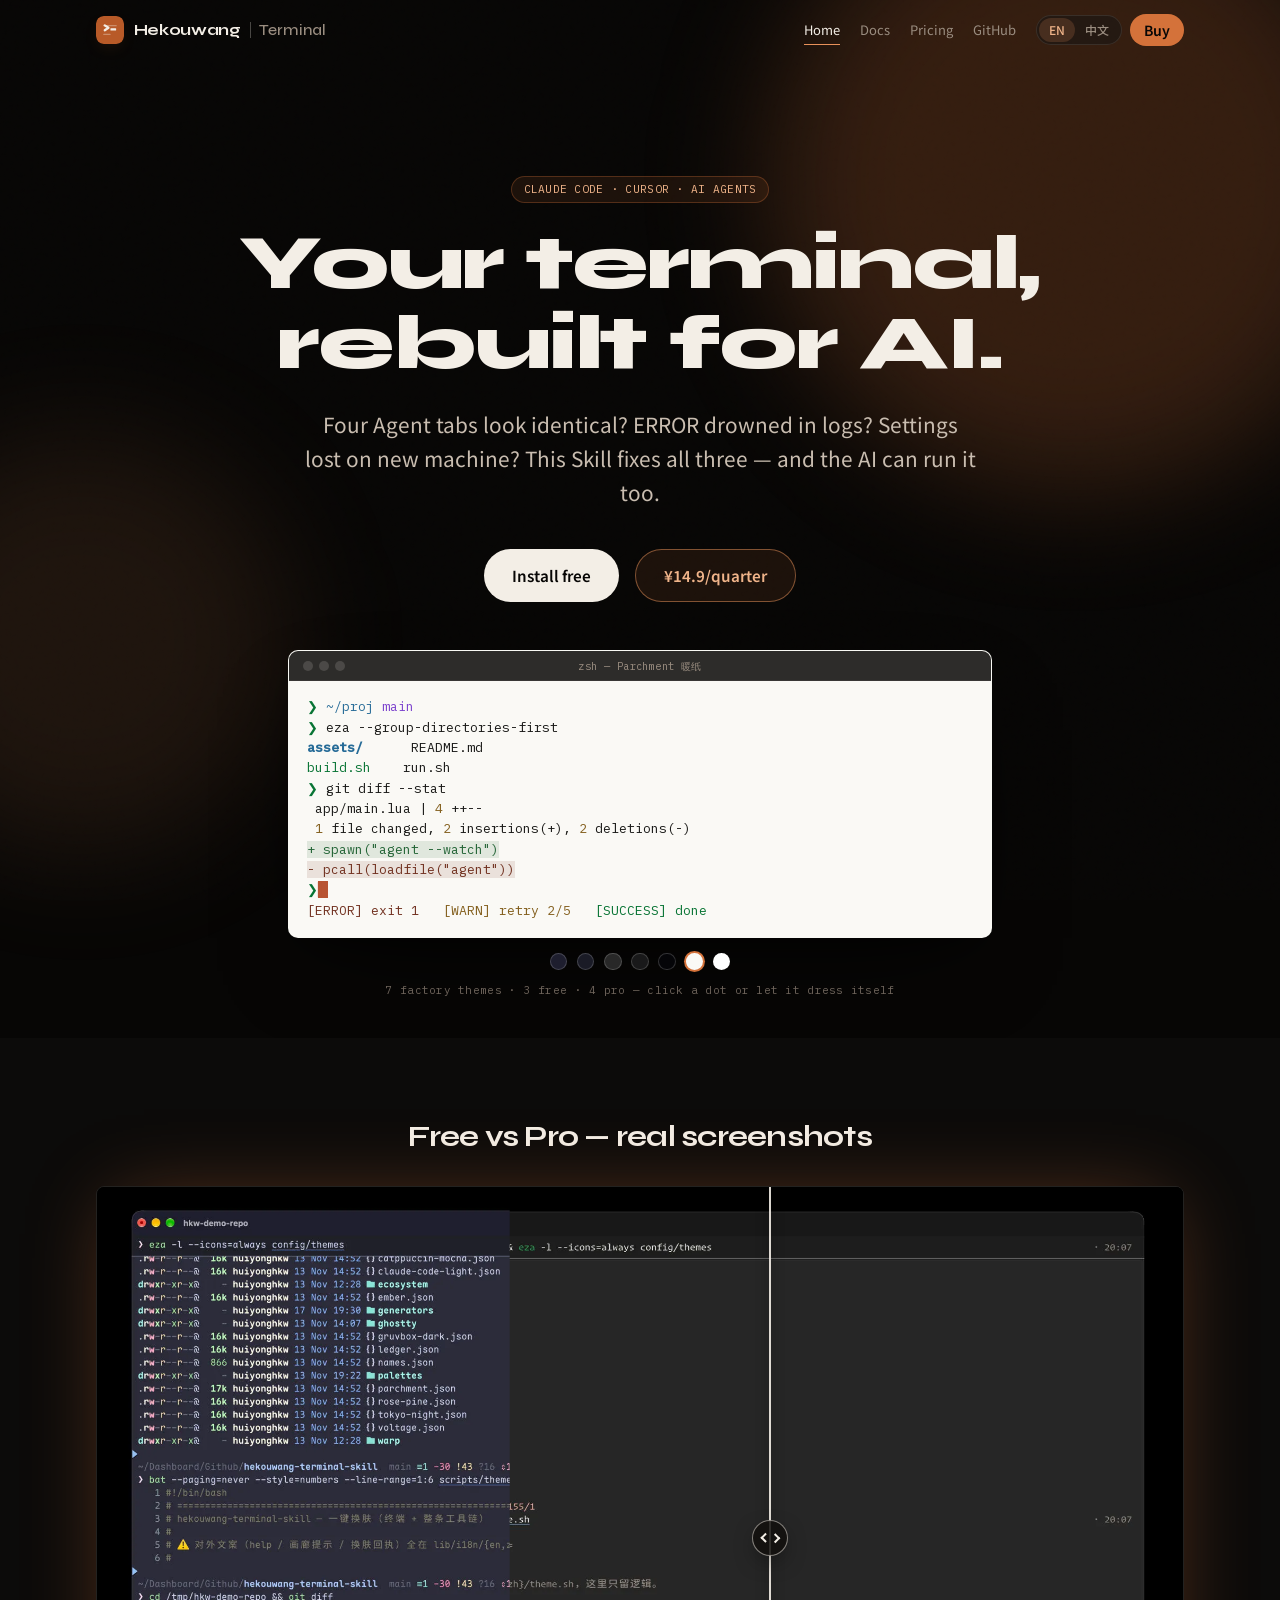
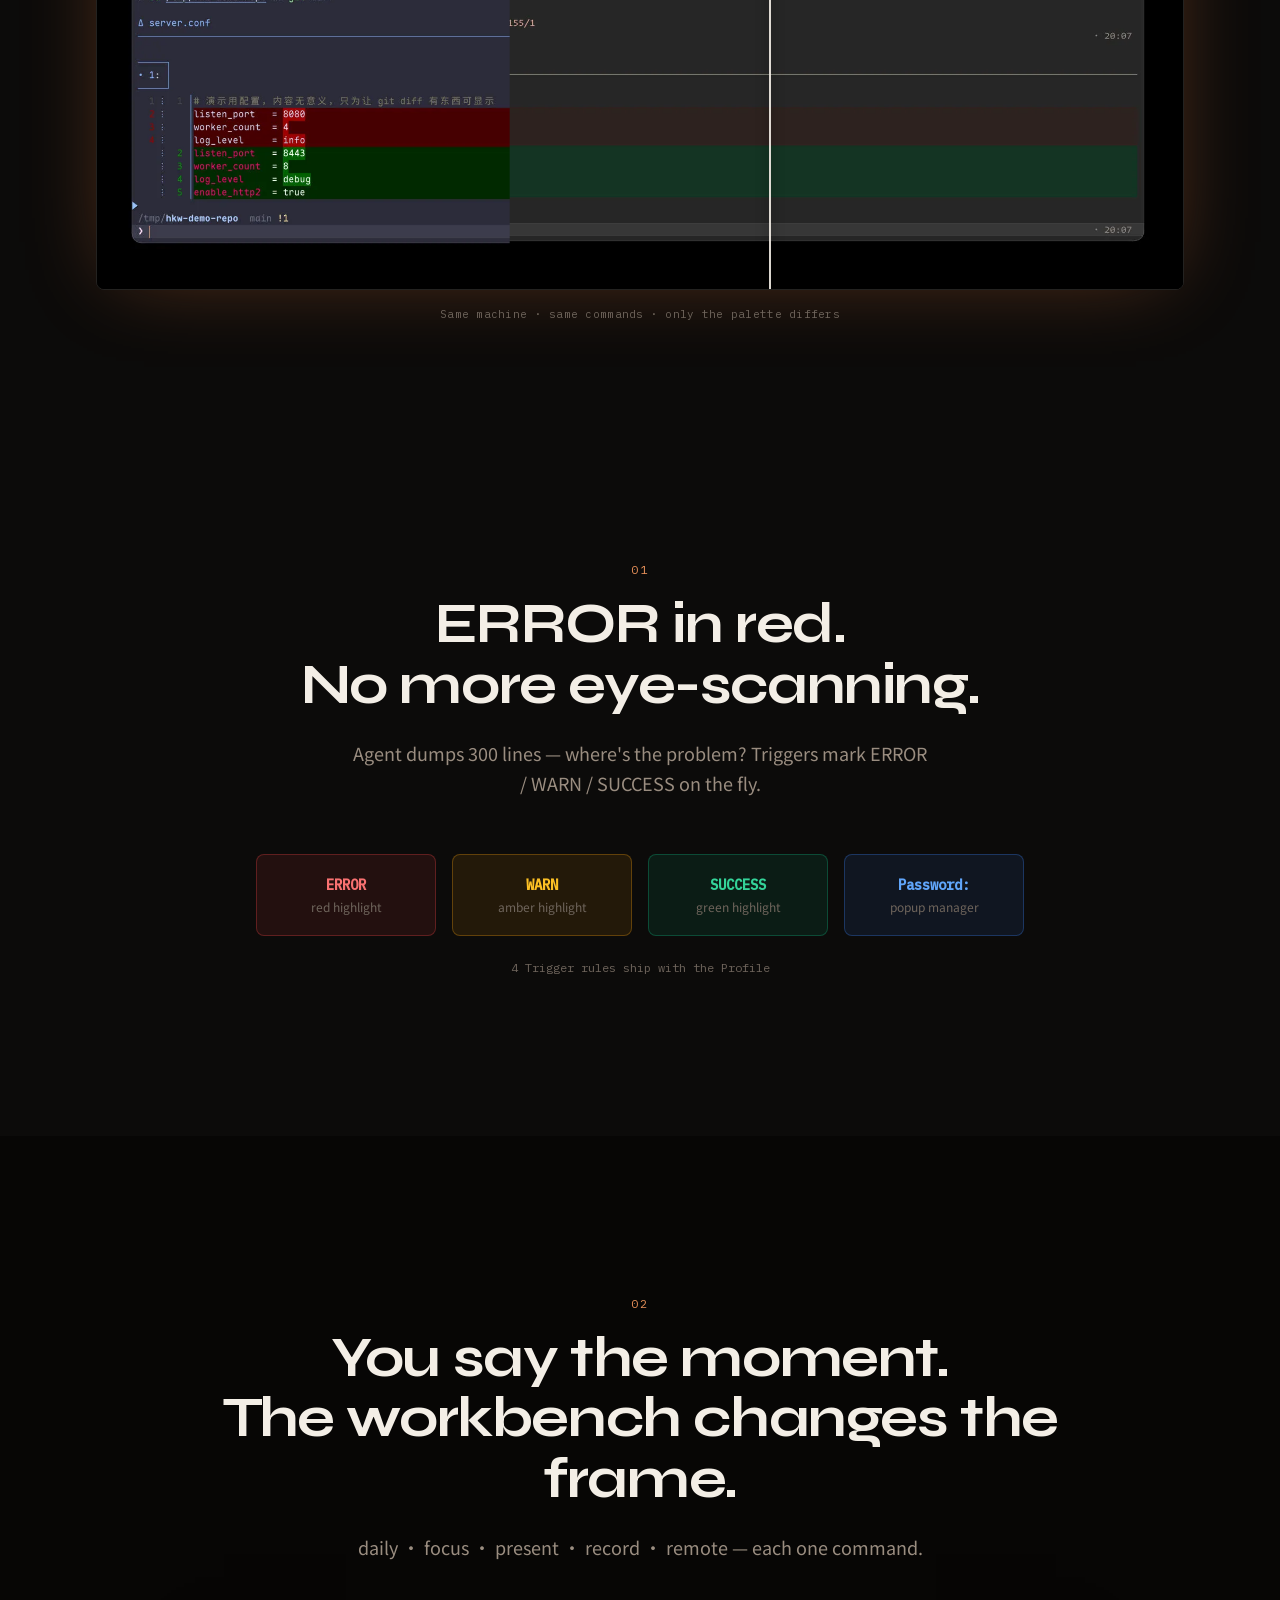
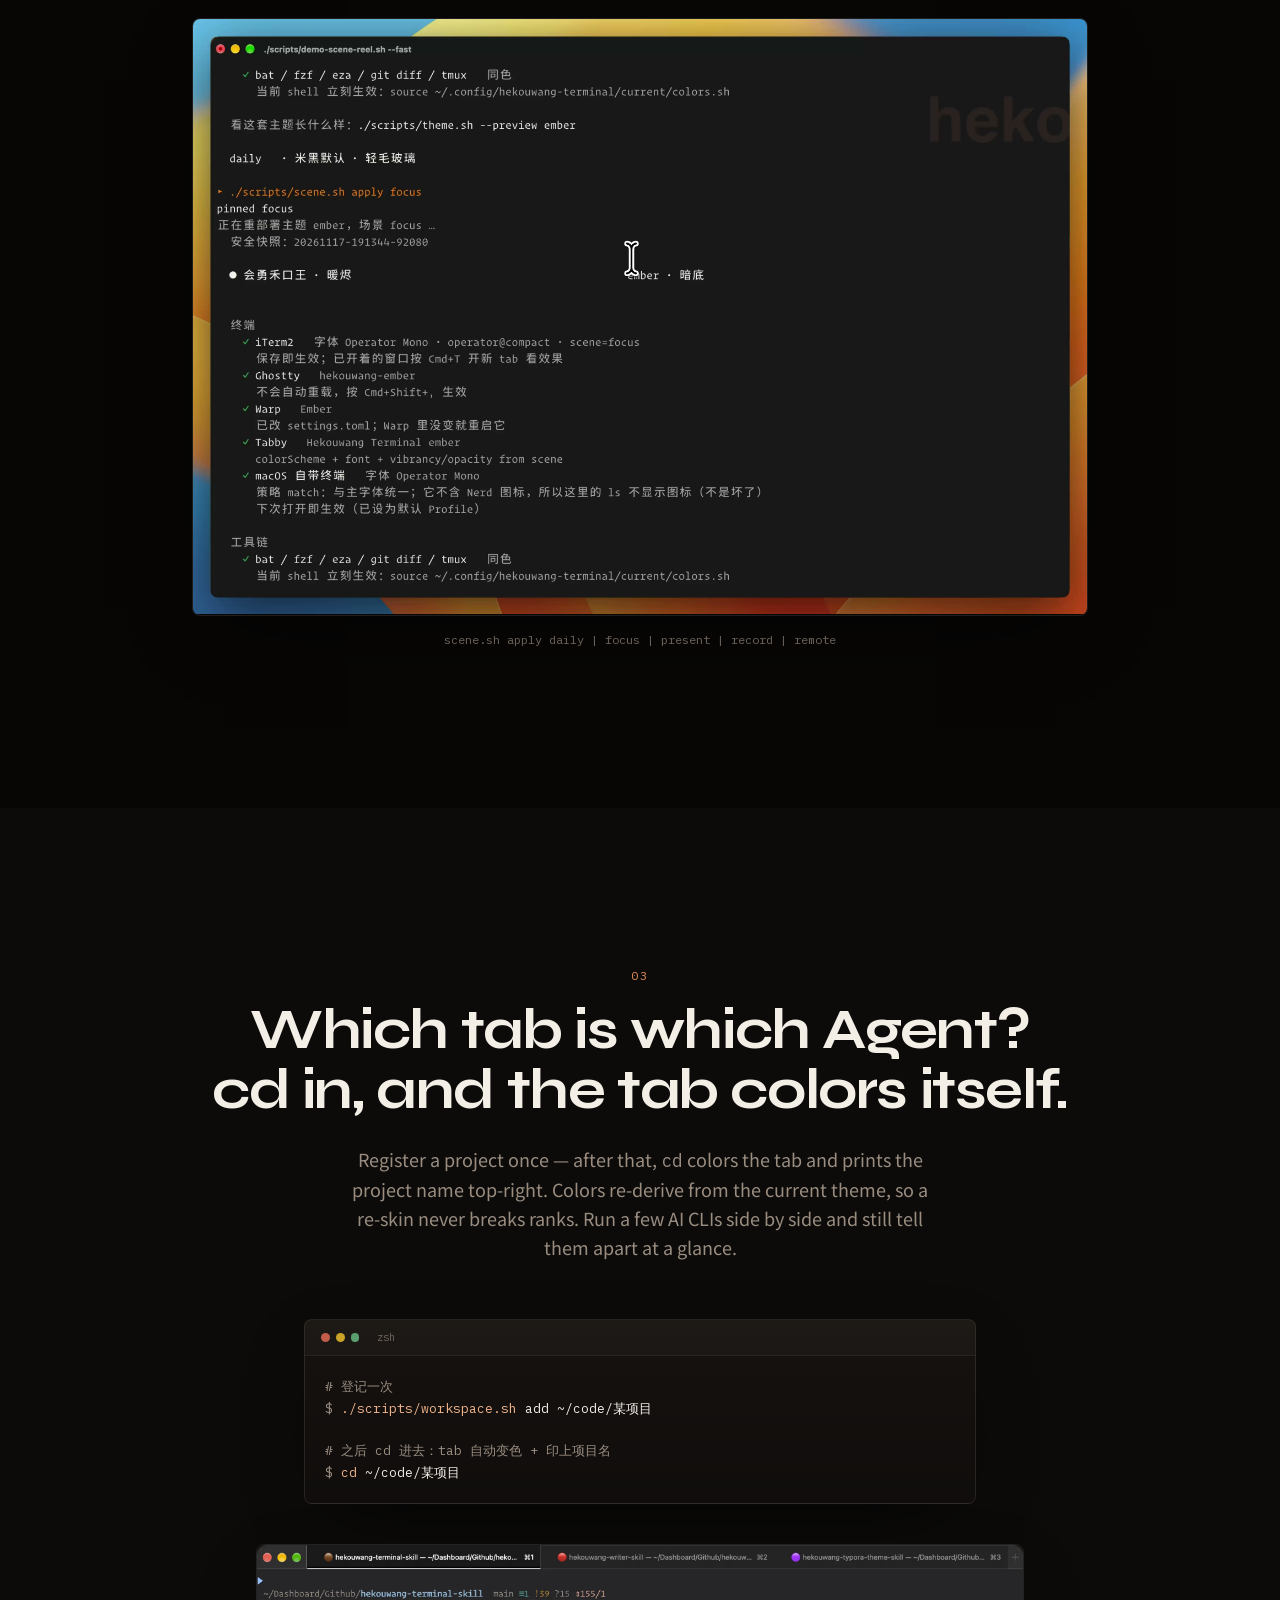
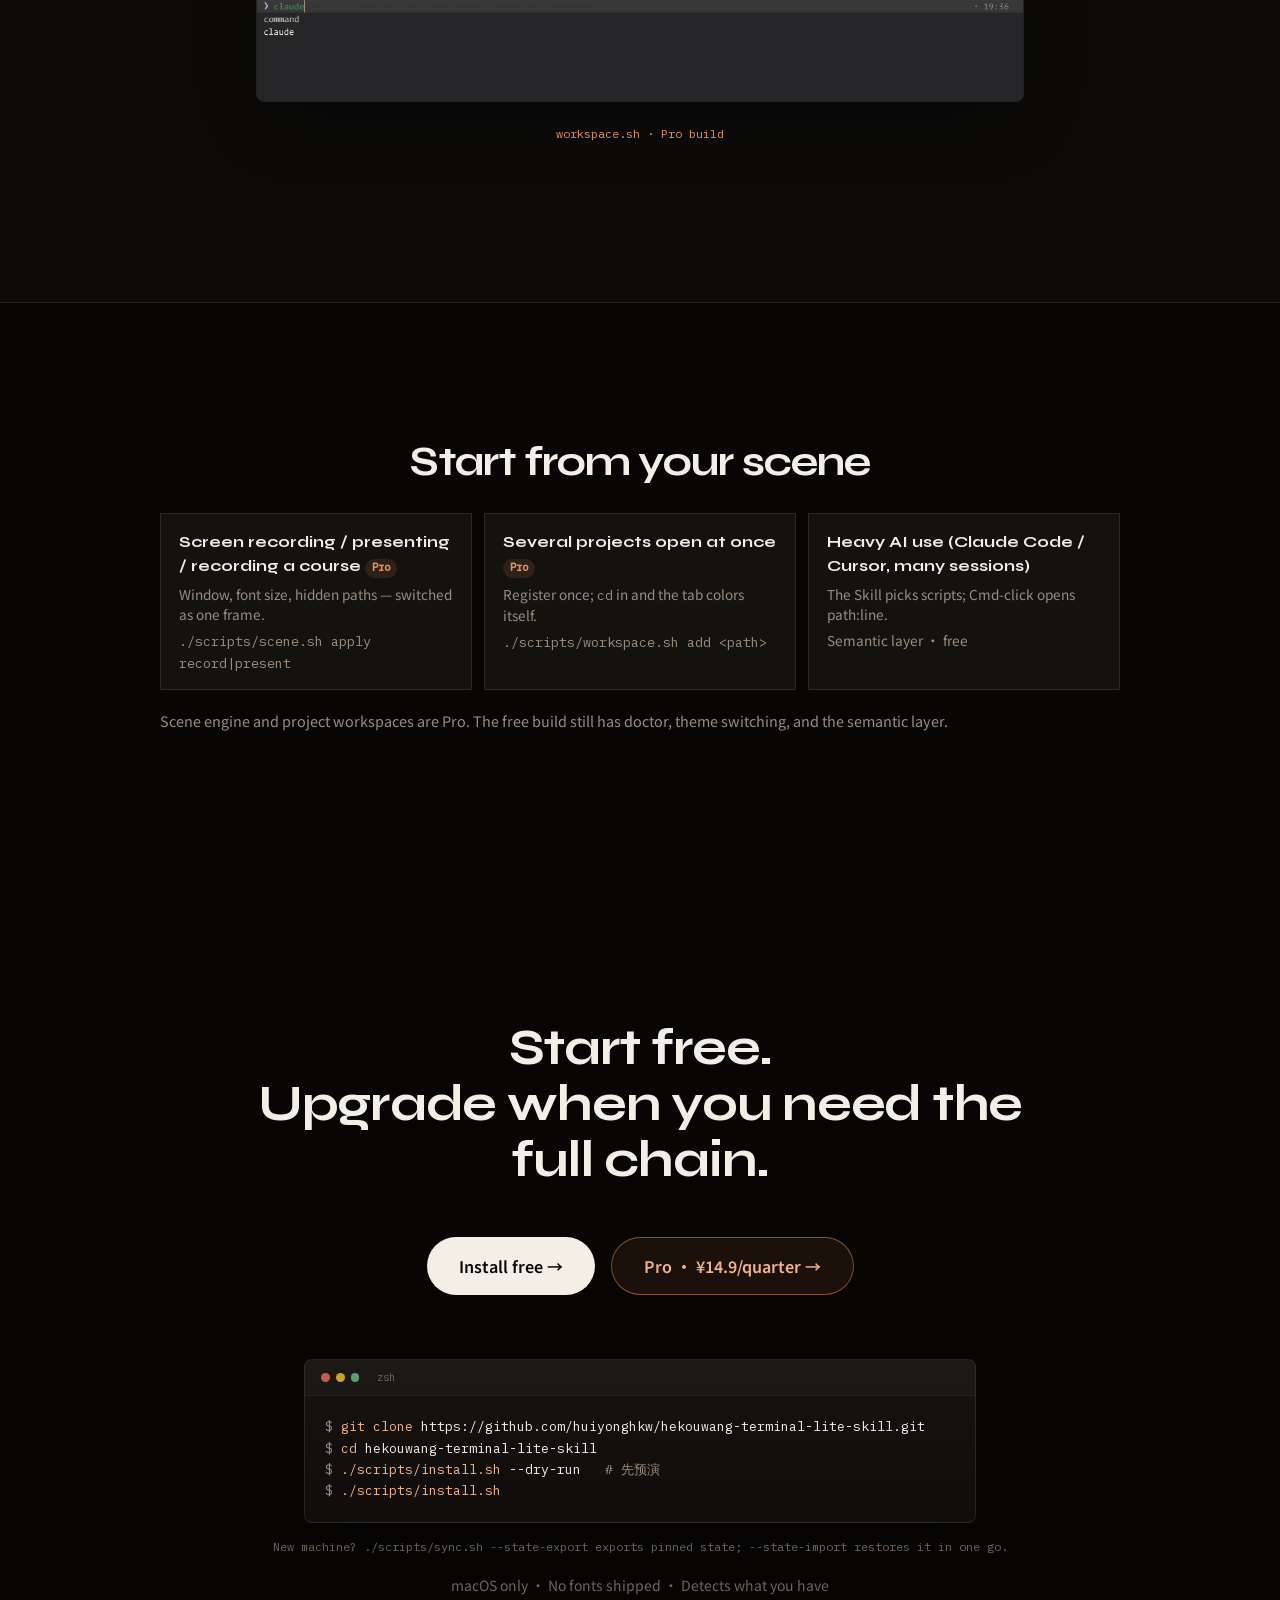
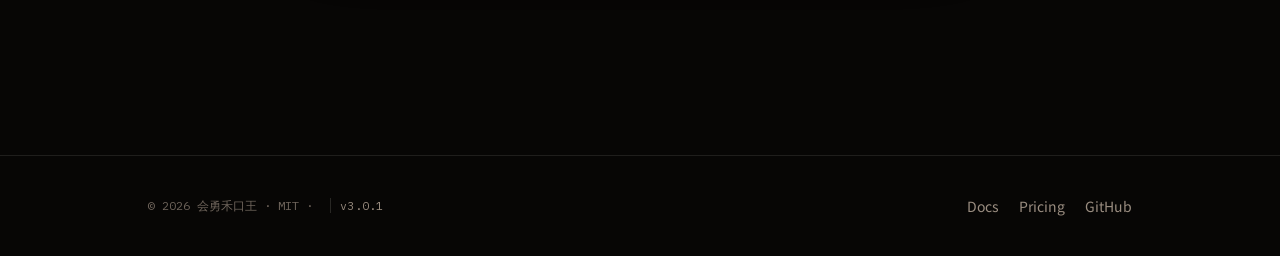
==== docs/index.html @ 42f8c6e7 "release: clean Lite root (T1-b) Org-standard L2: main tree is Lite only; Pro lives in edition/ (loca" ====
<!DOCTYPE html>
<html lang="zh-CN" class="lang-zh">
<head>
<meta charset="utf-8">
<script>
(function(){try{var K='hkw-lang',q=null;try{q=new URLSearchParams(location.search).get('lang')}catch(e){}
if(q!=='zh'&&q!=='en')q=null;var s=q;if(!s)try{s=localStorage.getItem(K)}catch(e){}
if(s!=='zh'&&s!=='en')s=/^zh/i.test(navigator.language||'')?'zh':'en';
document.documentElement.classList.toggle('lang-zh',s==='zh');
document.documentElement.lang=s==='zh'?'zh-CN':'en';
var titles={zh:'会勇禾口王·终端工作台 —— AI 时代的终端，值得重新配一次',en:'Hekouwang Terminal — your terminal, rebuilt for AI'};
var descriptions={zh:'免费版配好的 iTerm2；专业版：ERROR 自动标红、场景一条命令、换机拷目录就还原。',en:'Free: a complete iTerm2 setup. Pro: ERROR auto-highlights, one-command scenes, copy-folder restore.'};
document.title=titles[s];
document.addEventListener('DOMContentLoaded',function(){
  function meta(lang){document.title=titles[lang];var md=document.querySelector('meta[name="description"]');if(md)md.setAttribute('content',descriptions[lang])}
  meta(s);
  var en=document.getElementById('btn-en'),zh=document.getElementById('btn-zh');
  if(en)en.addEventListener('click',function(){meta('en')});
  if(zh)zh.addEventListener('click',function(){meta('zh')});
});
if(q)try{localStorage.setItem(K,q)}catch(e){}}catch(e){}})();
</script>
<meta name="viewport" content="width=device-width, initial-scale=1">
<title>会勇禾口王·终端工作台 —— AI 时代的终端，值得重新配一次</title>
<meta name="description" content="免费版配好的 iTerm2；专业版：ERROR 自动标红、场景一条命令、换机拷目录就还原。">
<link rel="canonical" href="https://huiyonghkw.github.io/hekouwang-terminal-lite-skill/">
<link rel="alternate" type="application/atom+xml" title="更新日志" href="feed.xml">
<meta property="og:type" content="website">
<meta property="og:site_name" content="会勇禾口王·终端工作台">
<meta property="og:locale" content="zh_CN">
<meta property="og:url" content="https://huiyonghkw.github.io/hekouwang-terminal-lite-skill/">
<meta property="og:title" content="会勇禾口王·终端工作台 —— AI 时代的终端，值得重新配一次">
<meta property="og:description" content="日志自动分色、录屏一条命令、换机拷目录。AI 还能直接调用这份 Skill。">
<meta property="og:image" content="https://huiyonghkw.github.io/hekouwang-terminal-lite-skill/images/og-cover.png">
<meta name="twitter:card" content="summary_large_image">
<link rel="icon" href="favicon.svg?v=4" type="image/svg+xml">
<link rel="icon" href="images/icon-skillhub-64.png?v=5" type="image/png" sizes="64x64">
<link rel="apple-touch-icon" href="images/apple-touch-icon.png?v=5">
<meta name="theme-color" content="#070605">
<link rel="stylesheet" href="assets/fonts.css">
<link rel="stylesheet" href="assets/tw.css">
<link rel="stylesheet" href="assets/site.css?v=3.3.5">
<link rel="stylesheet" href="assets/t-live.css">
<script type="application/ld+json">
{
  "@context": "https://schema.org",
  "@type": "Product",
  "name": "会勇禾口王·终端工作台（专业版）",
  "alternateName": "Hekouwang Terminal",
  "description": "AI 时代的终端工作台：ERROR 自动标红、场景一条命令、换机拷目录就还原。AI 能直接调用。",
  "image": "https://huiyonghkw.github.io/hekouwang-terminal-lite-skill/images/og-cover.png",
  "brand": { "@type": "Brand", "name": "会勇禾口王·终端工作台", "alternateName": "Hekouwang Terminal" },
  "offers": [
    { "@type": "Offer", "name": "SkillPay quarterly", "price": "14.9", "priceCurrency": "CNY", "url": "https://skillpay.alipay.com/shelf/product?productId=P0806000213867166&merchantCode=huiyonghkw" },
    { "@type": "Offer", "name": "SkillHub per call", "price": "2.99", "priceCurrency": "CNY", "url": "https://skillhub.cn/" }
  ]
}
</script>
</head>
<body class="bg-ink-950 text-ash-100 font-sans antialiased">

<div id="prog"></div>
<div id="pointer-glow" aria-hidden="true"></div>
<div class="film-grain" aria-hidden="true"></div>

<header id="site-nav" class="fixed inset-x-0 top-0 z-50 border-b border-transparent">
  <div class="mx-auto flex max-w-6xl items-center justify-between gap-4 px-5 py-3.5 md:px-8">
    <a href="index.html" class="brand-mark">
      <img src="images/icon-skillhub.svg?v=4" width="28" height="28" alt="">
      <span class="brand-lockup text-[0.92rem] md:text-[1rem]">
        <span class="brand-name"><span class="en">Hekouwang</span><span class="zh">会勇禾口王</span></span>
        <span class="brand-div" aria-hidden="true"></span>
        <span class="brand-product"><span class="en">Terminal</span><span class="zh">终端工作台</span></span>
      </span>
    </a>
    <div class="flex items-center gap-5">
<nav class="mh-nav hidden items-center gap-5 text-[0.8125rem] text-ash-400 lg:flex" aria-label="Primary">
      <a class="text-ash-100" href="index.html" aria-current="page"><span class="en">Home</span><span class="zh">首页</span></a>
      <a class="transition hover:text-ash-100" href="guide/index.html"><span class="en">Docs</span><span class="zh">文档</span></a>
      <a class="transition hover:text-ash-100" href="pricing.html"><span class="en">Pricing</span><span class="zh">定价</span></a>
      <a class="transition hover:text-ash-100" href="https://github.com/huiyonghkw/hekouwang-terminal-lite-skill">GitHub</a>
    </nav>
    <div class="flex items-center gap-2">
      <div class="toggle flex rounded-full border border-ash-100/10 bg-ink-800/60 p-0.5 text-xs font-medium" role="group" aria-label="Language">
        <button id="btn-en" class="rounded-full px-2.5 py-1 text-ash-400 transition" aria-pressed="true">EN</button>
        <button id="btn-zh" class="rounded-full px-2.5 py-1 text-ash-400 transition" aria-pressed="false">中文</button>
      </div>
      <a href="pricing.html#plans" class="btn-mag btn-mag--ember hidden rounded-full bg-ember-500 px-3.5 py-1.5 text-sm font-semibold text-ink-950 transition hover:bg-ember-400 sm:inline-flex">
        <span class="en">Buy</span><span class="zh">购买</span>
      </a>
      <button id="nav-toggle" class="inline-flex h-9 w-9 items-center justify-center rounded-full border border-ash-100/10 text-ash-200 lg:hidden" aria-expanded="false" aria-controls="mobile-nav" aria-label="Menu">
        <svg width="18" height="18" viewBox="0 0 24 24" fill="none" stroke="currentColor" stroke-width="1.8"><path d="M4 7h16M4 12h16M4 17h16"/></svg>
      </button>
    </div>
    </div>
  </div>
  <div id="mobile-nav" class="border-t border-ash-100/10 bg-ink-950/95 px-5 py-4 backdrop-blur-xl lg:hidden">
    <div class="flex flex-col gap-3 text-sm text-ash-200">
      <a href="index.html"><span class="en">Home</span><span class="zh">首页</span></a>
      <a href="guide/index.html"><span class="en">Docs</span><span class="zh">文档</span></a>
      <a href="pricing.html"><span class="en">Pricing</span><span class="zh">定价</span></a>
      <a href="https://github.com/huiyonghkw/hekouwang-terminal-lite-skill">GitHub</a>
    </div>
  </div>
</header>

<main class="site-main w-full">

  <!-- ════════════════════════════════════════════════════════════════════════
       HERO — 占满首屏：一句话 + 对比图 + 两个按钮
       ════════════════════════════════════════════════════════════════════════ -->
  <section class="hero-full relative flex min-h-[100svh] flex-col overflow-hidden bg-ink-950">
    <div class="ambient-orb ambient-orb--a" aria-hidden="true"></div>
    <div class="ambient-orb ambient-orb--b" aria-hidden="true"></div>

    <div class="relative z-10 mx-auto flex w-full max-w-5xl flex-1 flex-col items-center justify-center px-5 pt-24 pb-8 text-center md:px-8 md:pt-28 md:pb-12">
      <p class="inline-block rounded-full border border-ember-500/30 bg-ember-500/10 px-3 py-1 font-mono text-[0.7rem] tracking-wide text-ember-300 uppercase"><span class="en">Claude Code · Cursor · AI agents</span><span class="zh">Claude Code · Cursor · AI 编程</span></p>
      <h1 class="hero-headline mt-5 font-display text-[clamp(2.4rem,6.5vw,4.8rem)] font-extrabold leading-[1.05] tracking-tight text-ash-100">
        <span class="en">Your terminal,<br>rebuilt for AI.</span>
        <span class="zh">AI 时代的终端<br>值得重新配一次</span>
      </h1>
      <p class="mt-6 max-w-2xl text-[clamp(1.05rem,2vw,1.3rem)] leading-relaxed text-ash-300">
        <span class="en">Four Agent tabs look identical? ERROR drowned in logs? Settings lost on new machine? This Skill fixes all three — and the AI can run it too.</span>
        <span class="zh">四个 Agent 标签长得一样？ERROR 淹没在日志里？换台电脑又要从头配？这份 Skill 一并解决——而且 AI 能直接调用。</span>
      </p>
      <div class="mt-10 flex flex-wrap justify-center gap-4">
        <a href="guide/install.html" class="btn-mag btn-mag--solid inline-flex items-center rounded-full bg-ash-100 px-7 py-3.5 text-[0.95rem] font-semibold text-ink-950 hover:bg-white">
          <span class="en">Install free</span><span class="zh">安装免费版</span>
        </a>
        <a href="pricing.html#plans" class="btn-mag btn-mag--ember inline-flex items-center rounded-full border border-ember-400/50 bg-ember-500/10 px-7 py-3.5 text-[0.95rem] font-semibold text-ember-300 hover:border-ember-300 hover:bg-ember-500/20">
          <span class="en">¥14.9/quarter</span><span class="zh">¥14.9/季度</span>
        </a>
      </div>
    </div>

    <figure class="hero-compare relative z-10 mx-auto w-full max-w-3xl px-4 pb-6 md:px-8 md:pb-10">
      <div class="t-live" data-tlive="ember">
        <div class="tl-chrome" aria-hidden="true"><i></i><i></i><i></i><span class="tl-title">zsh — ember</span></div>
        <pre class="tl-body"><span class="tl-p">❯</span> <span class="tl-dir">~/proj</span> <span class="tl-git">main</span>
<span class="tl-p">❯</span> eza --group-directories-first
<span class="tl-dir tl-b">assets/</span>      <span class="tl-fg">README.md</span>
<span class="tl-exe">build.sh</span>    <span class="tl-fg">run.sh</span>
<span class="tl-p">❯</span> git diff --stat
 app/main.lua | <span class="tl-num">4</span> ++--
 <span class="tl-num">1</span> file changed, <span class="tl-num">2</span> insertions(+), <span class="tl-num">2</span> deletions(-)
<span class="tl-add">+ spawn("agent --watch")</span>
<span class="tl-del">- pcall(loadfile("agent"))</span>
<span class="tl-p">❯</span><span class="tl-cur">▍</span>
<span class="tl-err">[ERROR] exit 1</span>   <span class="tl-warn">[WARN] retry 2/5</span>   <span class="tl-ok">[SUCCESS] done</span></pre>
      </div>
      <div class="t-live-dots" data-tlive-switcher data-auto aria-label="Theme preview">
        <button class="t-dot" data-theme="catppuccin-mocha" data-display="Catppuccin Mocha" aria-label="切换到 Catppuccin Mocha"></button>
        <button class="t-dot" data-theme="tokyo-night" data-display="Tokyo Night" aria-label="切换到 Tokyo Night"></button>
        <button class="t-dot" data-theme="gruvbox-dark" data-display="Gruvbox Dark" aria-label="切换到 Gruvbox Dark"></button>
        <button class="t-dot is-active" data-theme="ember" data-display="Ember 暖烬" aria-label="切换到 Ember 暖烬"></button>
        <button class="t-dot" data-theme="voltage" data-display="Voltage 霓虹电压" aria-label="切换到 Voltage 霓虹电压 · 专业版"></button>
        <button class="t-dot" data-theme="parchment" data-display="Parchment 暖纸" aria-label="切换到 Parchment 暖纸 · 专业版"></button>
        <button class="t-dot" data-theme="ledger" data-display="Ledger 账簿" aria-label="切换到 Ledger 账簿 · 专业版"></button>
      </div>
      <figcaption class="mt-3 text-center font-mono text-[0.68rem] tracking-wide text-ash-500">
        <span class="en">7 factory themes · 3 free · 4 pro — click a dot or let it dress itself</span>
        <span class="zh">7 套出厂主题 · 3 免费 · 4 专业 —— 点圆点或等它自己换装</span>
      </figcaption>
    </figure>
  </section>

  <!-- ════════════════════════════════════════════════════════════════════════
       FREE VS PRO — 真机截图对比滑块（从 hero 移出的 slim 区块）
       ════════════════════════════════════════════════════════════════════════ -->
  <section class="py-20 bg-ink-900" data-reveal>
    <div class="mx-auto max-w-6xl px-4 md:px-8">
      <h2 class="text-center font-display text-2xl font-bold tracking-tight text-ash-100 md:text-3xl">
        <span class="en">Free vs Pro — real screenshots</span>
        <span class="zh">免费版 vs 专业版，真机截图</span>
      </h2>
      <figure class="hero-compare relative z-10 mx-auto mt-8 w-full">
        <div class="compare-frame overflow-hidden rounded-lg border border-ash-100/10 shadow-glow">
          <div class="compare-slider" data-compare>
            <img class="cmp-base" src="images/cmp-iterm2-free.webp?v=11" alt="免费版：eza / bat / git diff 各说各话">
            <div class="cmp-overlay"><img class="cmp-top" src="images/cmp-iterm2-paid.webp?v=11" alt="专业版：同一份色板生成"></div>
            <div class="cmp-handle" aria-hidden="true"><span class="cmp-grip"></span></div>
            <input class="cmp-range" type="range" min="0" max="100" value="50" aria-label="拖动对比免费版与专业版 / drag to compare free vs pro">
            <span class="compare-label cmp-tag--left"><span class="en">Free · each tool, own colors</span><span class="zh">免费版 · 工具各说各话</span></span>
            <span class="compare-label cmp-tag--right"><span class="en">Pro · one palette</span><span class="zh">专业版 · 同一份色板</span></span>
          </div>
        </div>
        <p class="mt-4 text-center font-mono text-[0.68rem] tracking-wide text-ash-500">
          <span class="en">Same machine · same commands · only the palette differs</span>
          <span class="zh">同一台机器 · 同一条命令 · 只差一份色板</span>
        </p>
      </figure>
    </div>
  </section>

  <!-- ════════════════════════════════════════════════════════════════════════
       BLOCK 1 — 日志分色：ERROR 自动标红
       ════════════════════════════════════════════════════════════════════════ -->
  <section class="py-32 md:py-40 bg-ink-900" data-reveal>
    <div class="mx-auto max-w-5xl px-5 md:px-8">
      <p class="text-center font-mono text-xs tracking-[0.2em] text-ember-400 uppercase">01</p>
      <h2 class="mt-4 text-center font-display text-[clamp(2rem,5vw,3.5rem)] font-bold leading-[1.08] tracking-tight text-ash-100">
        <span class="en">ERROR in red.<br>No more eye-scanning.</span>
        <span class="zh">ERROR 自动标红<br>不用肉眼扫</span>
      </h2>
      <p class="mx-auto mt-6 max-w-xl text-center text-lg leading-relaxed text-ash-400">
        <span class="en">Agent dumps 300 lines — where's the problem? Triggers mark ERROR / WARN / SUCCESS on the fly.</span>
        <span class="zh">Agent 吐 300 行日志，问题在哪？Triggers 实时标出 ERROR / WARN / SUCCESS。</span>
      </p>
      <div class="mx-auto mt-14 grid max-w-3xl gap-4 md:grid-cols-4">
        <div class="rounded-lg border border-red-500/30 bg-red-500/10 px-4 py-5 text-center">
          <p class="font-mono text-sm font-semibold text-red-400">ERROR</p>
          <p class="mt-1 text-xs text-ash-500"><span class="en">red highlight</span><span class="zh">红色高亮</span></p>
        </div>
        <div class="rounded-lg border border-amber-500/30 bg-amber-500/10 px-4 py-5 text-center">
          <p class="font-mono text-sm font-semibold text-amber-400">WARN</p>
          <p class="mt-1 text-xs text-ash-500"><span class="en">amber highlight</span><span class="zh">琥珀高亮</span></p>
        </div>
        <div class="rounded-lg border border-emerald-500/30 bg-emerald-500/10 px-4 py-5 text-center">
          <p class="font-mono text-sm font-semibold text-emerald-400">SUCCESS</p>
          <p class="mt-1 text-xs text-ash-500"><span class="en">green highlight</span><span class="zh">绿色高亮</span></p>
        </div>
        <div class="rounded-lg border border-blue-500/30 bg-blue-500/10 px-4 py-5 text-center">
          <p class="font-mono text-sm font-semibold text-blue-400">Password:</p>
          <p class="mt-1 text-xs text-ash-500"><span class="en">popup manager</span><span class="zh">弹出密码管理</span></p>
        </div>
      </div>
      <p class="mt-6 text-center font-mono text-xs text-ash-500"><span class="en">4 Trigger rules ship with the Profile</span><span class="zh">4 条 Triggers 规则随 Profile 交付</span></p>
    </div>
  </section>

<!-- ════════════════════════════════════════════════════════════════════════
       BLOCK 2 — 场景引擎：一条命令改画面
       ════════════════════════════════════════════════════════════════════════ -->
  <section class="py-32 md:py-40 bg-ink-950" data-reveal>
    <div class="mx-auto max-w-5xl px-5 md:px-8">
      <p class="text-center font-mono text-xs tracking-[0.2em] text-ember-400 uppercase">02</p>
      <h2 class="mt-4 text-center font-display text-[clamp(2rem,5vw,3.5rem)] font-bold leading-[1.08] tracking-tight text-ash-100">
        <span class="en">You say the moment.<br>The workbench changes the frame.</span>
        <span class="zh">你说出场合<br>工作台改画面</span>
      </h2>
      <p class="mx-auto mt-6 max-w-xl text-center text-lg leading-relaxed text-ash-400">
        <span class="en">daily · focus · present · record · remote — each one command.</span>
        <span class="zh">日常 · 专注 · 演示 · 录屏 · 远程 —— 各一条命令。</span>
      </p>
      <figure class="scene-reel mt-14 overflow-hidden rounded-lg border border-ash-100/10 shadow-panel">
        <video
          class="scene-reel__video block w-full bg-ink-950"
          src="images/scene-reel.mp4"
          poster="images/scene-reel-poster.jpg"
          width="3244"
          height="2160"
          autoplay
          muted
          loop
          playsinline
          preload="metadata"
          aria-label="scene.sh: daily, focus, present, record, remote">
        </video>
      </figure>
      <p class="mt-4 text-center font-mono text-xs text-ash-500">scene.sh apply daily | focus | present | record | remote</p>
    </div>
  </section>

  <!-- ════════════════════════════════════════════════════════════════════════
       BLOCK 3 — 项目工作区：cd 进项目，标签自己变色
       ════════════════════════════════════════════════════════════════════════ -->
  <section id="workspace" class="py-32 md:py-40 bg-ink-900" data-reveal>
    <div class="mx-auto max-w-5xl px-5 md:px-8">
      <p class="text-center font-mono text-xs tracking-[0.2em] text-ember-400 uppercase">03</p>
      <h2 class="mt-4 text-center font-display text-[clamp(2rem,5vw,3.5rem)] font-bold leading-[1.08] tracking-tight text-ash-100">
        <span class="en">Which tab is which Agent?<br>cd in, and the tab colors itself.</span>
        <span class="zh">哪个 tab 是哪个 Agent？<br>cd 进项目，标签自己变色</span>
      </h2>
      <p class="mx-auto mt-6 max-w-xl text-center text-lg leading-relaxed text-ash-400">
        <span class="en">Register a project once — after that, <code>cd</code> colors the tab and prints the project name top-right. Colors re-derive from the current theme, so a re-skin never breaks ranks. Run a few AI CLIs side by side and still tell them apart at a glance.</span>
        <span class="zh">项目登记一次，之后 <code>cd</code> 进去标签自动变色、右上角印上项目名。颜色从当前主题色板重算，换肤不脱队——同时开几个 AI CLI 会话也一眼分清。</span>
      </p>
      <div class="term-chrome mx-auto mt-14 max-w-2xl overflow-hidden rounded-lg text-left">
        <div class="dots flex items-center gap-1.5 border-b border-ash-100/5 bg-ink-800/40 px-4 py-2.5">
          <i></i><i></i><i></i>
          <span class="ml-3 font-mono text-[0.65rem] text-ash-500">zsh</span>
        </div>
<pre class="sc bg-ink-900/50 px-5 py-5 text-[0.82rem] leading-relaxed"><span class="c"># 登记一次</span>
<span class="p">$</span> <span class="o">./scripts/workspace.sh</span> add ~/code/某项目

<span class="c"># 之后 cd 进去：tab 自动变色 + 印上项目名</span>
<span class="p">$</span> <span class="o">cd</span> ~/code/某项目</pre>
      </div>
      <figure class="mx-auto mt-10 max-w-3xl overflow-hidden rounded-lg border border-ash-100/10 shadow-panel">
        <img src="images/40-workspace.webp" alt="三个项目三个标签色点：每个 tab 按所在项目自动变色并印上项目名" class="block w-full" loading="lazy">
      </figure>
      <p class="mt-6 text-center font-mono text-xs text-ember-400"><span class="en">workspace.sh · Pro build</span><span class="zh">workspace.sh · 专业版</span></p>
    </div>
  </section>

  <!-- ════════════════════════════════════════════════════════════════════════
       CTA — 价格 + 安装命令
       ════════════════════════════════════════════════════════════════════════ -->
    <!-- ════════════════════════════════════════════════════════════════════════
       SCENARIOS — 从你的场景开始
       ════════════════════════════════════════════════════════════════════════ -->
  <section class="py-24 md:py-32 bg-ink-950 border-t border-ash-100/10" data-reveal>
    <div class="mx-auto max-w-5xl px-5 md:px-8">
      <h2 class="text-center font-display text-[clamp(1.8rem,3.6vw,2.6rem)] font-bold tracking-tight text-ash-100"><span class="en">Start from your scene</span><span class="zh">从你的场景开始</span></h2>
      <div class="pillgrid pillgrid--3 mt-10">
  <a class="pill" href="pricing.html#stories">
    <div class="t"><span class="en">Screen recording / presenting / recording a course</span><span class="zh">录屏 / 投屏 / 录课</span> <span class="tag tag-paid"><span class="en">Pro</span><span class="zh">专业版</span></span></div>
    <div class="d"><span class="en">Window, font size, hidden paths — switched as one frame.</span><span class="zh">窗口、字号、藏路径，一次调好整个画面。</span></div>
    <div class="d"><code>./scripts/scene.sh apply record|present</code></div>
  </a>
  <a class="pill" href="#workspace">
    <div class="t"><span class="en">Several projects open at once</span><span class="zh">同时开好几个项目</span> <span class="tag tag-paid"><span class="en">Pro</span><span class="zh">专业版</span></span></div>
    <div class="d"><span class="en">Register once; <code>cd</code> in and the tab colors itself.</span><span class="zh">登记一次，<code>cd</code> 进项目 tab 自动变色。</span></div>
    <div class="d"><code>./scripts/workspace.sh add &lt;path&gt;</code></div>
  </a>
  <a class="pill" href="guide/semantic.html">
    <div class="t"><span class="en">Heavy AI use (Claude Code / Cursor, many sessions)</span><span class="zh">AI 重度用户（Claude Code / Cursor 多会话）</span></div>
    <div class="d"><span class="en">The Skill picks scripts; Cmd-click opens path:line.</span><span class="zh">Skill 替你挑脚本；Cmd-click 直达路径:行号。</span></div>
    <div class="d"><span class="en">Semantic layer · free</span><span class="zh">语义层 · 免费版可用</span></div>
  </a>
</div>
<p class="muted"><span class="en">Scene engine and project workspaces are Pro. The free build still has doctor, theme switching, and the semantic layer.</span><span class="zh">场景引擎与项目工作区为专业版能力；免费版可用体检、换肤、语义层。</span></p>
    </div>
  </section>

<section class="py-32 md:py-40 bg-ink-950" data-reveal>
    <div class="mx-auto max-w-4xl px-5 text-center md:px-8">
      <h2 class="font-display text-[clamp(2rem,5vw,3.2rem)] font-bold leading-[1.1] tracking-tight text-ash-100">
        <span class="en">Start free.<br>Upgrade when you need the full chain.</span>
        <span class="zh">先免费装<br>需要全链时再升级</span>
      </h2>
      <div class="mt-12 flex flex-wrap justify-center gap-4">
        <a href="guide/install.html" class="btn-mag btn-mag--solid inline-flex items-center rounded-full bg-ash-100 px-8 py-4 text-base font-semibold text-ink-950 hover:bg-white">
          <span class="en">Install free →</span><span class="zh">安装免费版 →</span>
        </a>
        <a href="pricing.html#plans" class="btn-mag btn-mag--ember inline-flex items-center rounded-full border border-ember-400/50 bg-ember-500/10 px-8 py-4 text-base font-semibold text-ember-300 hover:border-ember-300 hover:bg-ember-500/20">
          <span class="en">Pro · ¥14.9/quarter →</span><span class="zh">专业版 · ¥14.9/季度 →</span>
        </a>
      </div>

      <div class="term-chrome mx-auto mt-16 max-w-2xl overflow-hidden rounded-lg text-left">
        <div class="dots flex items-center gap-1.5 border-b border-ash-100/5 bg-ink-800/40 px-4 py-2.5">
          <i></i><i></i><i></i>
          <span class="ml-3 font-mono text-[0.65rem] text-ash-500">zsh</span>
        </div>
<pre class="sc bg-ink-900/50 px-5 py-5 text-[0.82rem] leading-relaxed"><span class="p">$</span> <span class="o">git clone</span> https://github.com/huiyonghkw/hekouwang-terminal-lite-skill.git
<span class="p">$</span> <span class="o">cd</span> hekouwang-terminal-lite-skill
<span class="p">$</span> <span class="o">./scripts/install.sh</span> --dry-run   <span class="c"># 先预演</span>
<span class="p">$</span> <span class="o">./scripts/install.sh</span></pre>
      </div>
      <p class="mt-4 font-mono text-xs text-ash-500"><span class="en">New machine? <code>./scripts/sync.sh --state-export</code> exports pinned state; <code>--state-import</code> restores it in one go.</span><span class="zh">换机？<code>./scripts/sync.sh --state-export</code> 导出钉住状态，新机 <code>--state-import</code> 一条还原</span></p>
      <p class="mt-5 text-sm text-ash-500"><span class="en">macOS only · No fonts shipped · Detects what you have</span><span class="zh">仅 macOS · 不分发字体 · 探测本机字体</span></p>
    </div>
  </section>

</main>

<footer class="border-t border-ash-100/10 bg-ink-950 py-10">
  <div class="mx-auto flex max-w-5xl flex-col items-center gap-4 px-5 text-center md:flex-row md:justify-between md:text-left">
    <p class="font-mono text-xs text-ash-500">© 2026 会勇禾口王 · MIT · <!-- BEGIN:GENERATED:VERSION --><span class="ver-badge">v3.0.1</span><!-- END:GENERATED:VERSION --></p>
    <div class="flex gap-5 text-sm text-ash-400">
      <a class="transition hover:text-ash-100" href="guide/index.html"><span class="en">Docs</span><span class="zh">文档</span></a>
      <a class="transition hover:text-ash-100" href="pricing.html"><span class="en">Pricing</span><span class="zh">定价</span></a>
      <a class="transition hover:text-ash-100" href="https://github.com/huiyonghkw/hekouwang-terminal-lite-skill">GitHub</a>
    </div>
  </div>
</footer>

<script defer src="assets/t-live.js"></script>
<script src="assets/site.js?v=3.0.5"></script>
</body>
</html>
---- docs/assets/fonts.css ----
/* Self-hosted fonts (latin subset). Syne is a variable font: one file covers 500-800. */
@font-face {
  font-family: 'Syne';
  font-style: normal;
  font-weight: 500;
  font-display: swap;
  src: url('../fonts/syne-var.woff2') format('woff2');
}
@font-face {
  font-family: 'Syne';
  font-style: normal;
  font-weight: 600;
  font-display: swap;
  src: url('../fonts/syne-var.woff2') format('woff2');
}
@font-face {
  font-family: 'Syne';
  font-style: normal;
  font-weight: 700;
  font-display: swap;
  src: url('../fonts/syne-var.woff2') format('woff2');
}
@font-face {
  font-family: 'Syne';
  font-style: normal;
  font-weight: 800;
  font-display: swap;
  src: url('../fonts/syne-var.woff2') format('woff2');
}
@font-face {
  font-family: 'IBM Plex Mono';
  font-style: normal;
  font-weight: 400;
  font-display: swap;
  src: url('../fonts/ibm-plex-mono-400.woff2') format('woff2');
}
@font-face {
  font-family: 'IBM Plex Mono';
  font-style: normal;
  font-weight: 500;
  font-display: swap;
  src: url('../fonts/ibm-plex-mono-500.woff2') format('woff2');
}
---- docs/assets/tw.css ----
*,:after,:before{--tw-border-spacing-x:0;--tw-border-spacing-y:0;--tw-translate-x:0;--tw-translate-y:0;--tw-rotate:0;--tw-skew-x:0;--tw-skew-y:0;--tw-scale-x:1;--tw-scale-y:1;--tw-pan-x: ;--tw-pan-y: ;--tw-pinch-zoom: ;--tw-scroll-snap-strictness:proximity;--tw-gradient-from-position: ;--tw-gradient-via-position: ;--tw-gradient-to-position: ;--tw-ordinal: ;--tw-slashed-zero: ;--tw-numeric-figure: ;--tw-numeric-spacing: ;--tw-numeric-fraction: ;--tw-ring-inset: ;--tw-ring-offset-width:0px;--tw-ring-offset-color:#fff;--tw-ring-color:rgba(59,130,246,.5);--tw-ring-offset-shadow:0 0 #0000;--tw-ring-shadow:0 0 #0000;--tw-shadow:0 0 #0000;--tw-shadow-colored:0 0 #0000;--tw-blur: ;--tw-brightness: ;--tw-contrast: ;--tw-grayscale: ;--tw-hue-rotate: ;--tw-invert: ;--tw-saturate: ;--tw-sepia: ;--tw-drop-shadow: ;--tw-backdrop-blur: ;--tw-backdrop-brightness: ;--tw-backdrop-contrast: ;--tw-backdrop-grayscale: ;--tw-backdrop-hue-rotate: ;--tw-backdrop-invert: ;--tw-backdrop-opacity: ;--tw-backdrop-saturate: ;--tw-backdrop-sepia: ;--tw-contain-size: ;--tw-contain-layout: ;--tw-contain-paint: ;--tw-contain-style: }::backdrop{--tw-border-spacing-x:0;--tw-border-spacing-y:0;--tw-translate-x:0;--tw-translate-y:0;--tw-rotate:0;--tw-skew-x:0;--tw-skew-y:0;--tw-scale-x:1;--tw-scale-y:1;--tw-pan-x: ;--tw-pan-y: ;--tw-pinch-zoom: ;--tw-scroll-snap-strictness:proximity;--tw-gradient-from-position: ;--tw-gradient-via-position: ;--tw-gradient-to-position: ;--tw-ordinal: ;--tw-slashed-zero: ;--tw-numeric-figure: ;--tw-numeric-spacing: ;--tw-numeric-fraction: ;--tw-ring-inset: ;--tw-ring-offset-width:0px;--tw-ring-offset-color:#fff;--tw-ring-color:rgba(59,130,246,.5);--tw-ring-offset-shadow:0 0 #0000;--tw-ring-shadow:0 0 #0000;--tw-shadow:0 0 #0000;--tw-shadow-colored:0 0 #0000;--tw-blur: ;--tw-brightness: ;--tw-contrast: ;--tw-grayscale: ;--tw-hue-rotate: ;--tw-invert: ;--tw-saturate: ;--tw-sepia: ;--tw-drop-shadow: ;--tw-backdrop-blur: ;--tw-backdrop-brightness: ;--tw-backdrop-contrast: ;--tw-backdrop-grayscale: ;--tw-backdrop-hue-rotate: ;--tw-backdrop-invert: ;--tw-backdrop-opacity: ;--tw-backdrop-saturate: ;--tw-backdrop-sepia: ;--tw-contain-size: ;--tw-contain-layout: ;--tw-contain-paint: ;--tw-contain-style: }/*! tailwindcss v3.4.19 | MIT License | https://tailwindcss.com*/*,:after,:before{box-sizing:border-box;border:0 solid #e5e7eb}:after,:before{--tw-content:""}:host,html{line-height:1.5;-webkit-text-size-adjust:100%;-moz-tab-size:4;-o-tab-size:4;tab-size:4;font-family:HKW Sans SC,Syne,system-ui,sans-serif;font-feature-settings:normal;font-variation-settings:normal;-webkit-tap-highlight-color:transparent}body{margin:0;line-height:inherit}hr{height:0;color:inherit;border-top-width:1px}abbr:where([title]){-webkit-text-decoration:underline dotted;text-decoration:underline dotted}h1,h2,h3,h4,h5,h6{font-size:inherit;font-weight:inherit}a{color:inherit;text-decoration:inherit}b,strong{font-weight:bolder}code,kbd,pre,samp{font-family:IBM Plex Mono,ui-monospace,Menlo,monospace;font-feature-settings:normal;font-variation-settings:normal;font-size:1em}small{font-size:80%}sub,sup{font-size:75%;line-height:0;position:relative;vertical-align:baseline}sub{bottom:-.25em}sup{top:-.5em}table{text-indent:0;border-color:inherit;border-collapse:collapse}button,input,optgroup,select,textarea{font-family:inherit;font-feature-settings:inherit;font-variation-settings:inherit;font-size:100%;font-weight:inherit;line-height:inherit;letter-spacing:inherit;color:inherit;margin:0;padding:0}button,select{text-transform:none}button,input:where([type=button]),input:where([type=reset]),input:where([type=submit]){-webkit-appearance:button;background-color:transparent;background-image:none}:-moz-focusring{outline:auto}:-moz-ui-invalid{box-shadow:none}progress{vertical-align:baseline}::-webkit-inner-spin-button,::-webkit-outer-spin-button{height:auto}[type=search]{-webkit-appearance:textfield;outline-offset:-2px}::-webkit-search-decoration{-webkit-appearance:none}::-webkit-file-upload-button{-webkit-appearance:button;font:inherit}summary{display:list-item}blockquote,dd,dl,figure,h1,h2,h3,h4,h5,h6,hr,p,pre{margin:0}fieldset{margin:0}fieldset,legend{padding:0}menu,ol,ul{list-style:none;margin:0;padding:0}dialog{padding:0}textarea{resize:vertical}input::-moz-placeholder,textarea::-moz-placeholder{opacity:1;color:#9ca3af}input::placeholder,textarea::placeholder{opacity:1;color:#9ca3af}[role=button],button{cursor:pointer}:disabled{cursor:default}audio,canvas,embed,iframe,img,object,svg,video{display:block;vertical-align:middle}img,video{max-width:100%;height:auto}[hidden]:where(:not([hidden=until-found])){display:none}.\!container{width:100%!important}.container{width:100%}@media (min-width:640px){.\!container{max-width:640px!important}.container{max-width:640px}}@media (min-width:768px){.\!container{max-width:768px!important}.container{max-width:768px}}@media (min-width:1024px){.\!container{max-width:1024px!important}.container{max-width:1024px}}@media (min-width:1280px){.\!container{max-width:1280px!important}.container{max-width:1280px}}@media (min-width:1536px){.\!container{max-width:1536px!important}.container{max-width:1536px}}.pointer-events-none{pointer-events:none}.visible{visibility:visible}.fixed{position:fixed}.absolute{position:absolute}.relative{position:relative}.sticky{position:sticky}.inset-0{inset:0}.inset-x-0{left:0;right:0}.-top-3{top:-.75rem}.left-6{left:1.5rem}.top-0{top:0}.z-10{z-index:10}.z-50{z-index:50}.mx-auto{margin-left:auto;margin-right:auto}.my-5{margin-top:1.25rem;margin-bottom:1.25rem}.mb-4{margin-bottom:1rem}.ml-3{margin-left:.75rem}.mt-1{margin-top:.25rem}.mt-10{margin-top:2.5rem}.mt-12{margin-top:3rem}.mt-14{margin-top:3.5rem}.mt-16{margin-top:4rem}.mt-2{margin-top:.5rem}.mt-3{margin-top:.75rem}.mt-4{margin-top:1rem}.mt-5{margin-top:1.25rem}.mt-6{margin-top:1.5rem}.mt-8{margin-top:2rem}.block{display:block}.inline-block{display:inline-block}.flex{display:flex}.inline-flex{display:inline-flex}.table{display:table}.grid{display:grid}.hidden{display:none}.h-9{height:2.25rem}.min-h-\[100svh\]{min-height:100svh}.w-9{width:2.25rem}.w-full{width:100%}.min-w-0{min-width:0}.min-w-\[40rem\]{min-width:40rem}.max-w-2xl{max-width:42rem}.max-w-3xl{max-width:48rem}.max-w-4xl{max-width:56rem}.max-w-5xl{max-width:64rem}.max-w-6xl{max-width:72rem}.max-w-xl{max-width:36rem}.flex-1{flex:1 1 0%}.transform{transform:translate(var(--tw-translate-x),var(--tw-translate-y)) rotate(var(--tw-rotate)) skewX(var(--tw-skew-x)) skewY(var(--tw-skew-y)) scaleX(var(--tw-scale-x)) scaleY(var(--tw-scale-y))}.resize{resize:both}.flex-col{flex-direction:column}.flex-wrap{flex-wrap:wrap}.items-center{align-items:center}.justify-center{justify-content:center}.justify-between{justify-content:space-between}.gap-1\.5{gap:.375rem}.gap-10{gap:2.5rem}.gap-2{gap:.5rem}.gap-3{gap:.75rem}.gap-4{gap:1rem}.gap-5{gap:1.25rem}.space-y-8>:not([hidden])~:not([hidden]){--tw-space-y-reverse:0;margin-top:calc(2rem*(1 - var(--tw-space-y-reverse)));margin-bottom:calc(2rem*var(--tw-space-y-reverse))}.overflow-hidden{overflow:hidden}.overflow-x-auto{overflow-x:auto}.rounded-full{border-radius:9999px}.rounded-lg{border-radius:.5rem}.rounded-sm{border-radius:.125rem}.border{border-width:1px}.border-b{border-bottom-width:1px}.border-t{border-top-width:1px}.border-amber-500\/30{border-color:rgba(245,158,11,.3)}.border-ash-100\/10{border-color:hsla(37,35%,93%,.1)}.border-ash-100\/15{border-color:hsla(37,35%,93%,.15)}.border-ash-100\/5{border-color:hsla(37,35%,93%,.05)}.border-blue-500\/30{border-color:rgba(59,130,246,.3)}.border-ember-400\/35{border-color:rgba(232,145,90,.35)}.border-ember-400\/40{border-color:rgba(232,145,90,.4)}.border-ember-400\/50{border-color:rgba(232,145,90,.5)}.border-ember-500\/30{border-color:rgba(212,114,58,.3)}.border-ember-500\/40{border-color:rgba(212,114,58,.4)}.border-emerald-500\/30{border-color:rgba(16,185,129,.3)}.border-red-500\/30{border-color:rgba(239,68,68,.3)}.border-transparent{border-color:transparent}.bg-amber-500\/10{background-color:rgba(245,158,11,.1)}.bg-ash-100{--tw-bg-opacity:1;background-color:rgb(243 238 230/var(--tw-bg-opacity,1))}.bg-blue-500\/10{background-color:rgba(59,130,246,.1)}.bg-ember-500{--tw-bg-opacity:1;background-color:rgb(212 114 58/var(--tw-bg-opacity,1))}.bg-ember-500\/10{background-color:rgba(212,114,58,.1)}.bg-emerald-500\/10{background-color:rgba(16,185,129,.1)}.bg-ink-800\/40{background-color:rgba(26,23,20,.4)}.bg-ink-800\/60{background-color:rgba(26,23,20,.6)}.bg-ink-850\/40{background-color:rgba(18,16,14,.4)}.bg-ink-850\/60{background-color:rgba(18,16,14,.6)}.bg-ink-900{--tw-bg-opacity:1;background-color:rgb(12 11 10/var(--tw-bg-opacity,1))}.bg-ink-900\/50{background-color:rgba(12,11,10,.5)}.bg-ink-950{--tw-bg-opacity:1;background-color:rgb(7 6 5/var(--tw-bg-opacity,1))}.bg-ink-950\/80{background-color:rgba(7,6,5,.8)}.bg-ink-950\/85{background-color:rgba(7,6,5,.85)}.bg-ink-950\/95{background-color:rgba(7,6,5,.95)}.bg-red-500\/10{background-color:rgba(239,68,68,.1)}.bg-ember-radial{background-image:radial-gradient(ellipse 80% 50% at 70% 0,rgba(212,114,58,.18),transparent 55%),radial-gradient(ellipse 60% 40% at 10% 80%,rgba(232,145,90,.08),transparent 50%)}.bg-gradient-to-b{background-image:linear-gradient(to bottom,var(--tw-gradient-stops))}.bg-grid-fade{background-image:linear-gradient(90deg,hsla(37,35%,93%,.04) 1px,transparent 0),linear-gradient(180deg,hsla(37,35%,93%,.04) 1px,transparent 0)}.from-ember-500\/15{--tw-gradient-from:rgba(212,114,58,.15) var(--tw-gradient-from-position);--tw-gradient-to:rgba(212,114,58,0) var(--tw-gradient-to-position);--tw-gradient-stops:var(--tw-gradient-from),var(--tw-gradient-to)}.to-ink-850\/80{--tw-gradient-to:rgba(18,16,14,.8) var(--tw-gradient-to-position)}.bg-grid{background-size:48px 48px}.p-0\.5{padding:.125rem}.p-6{padding:1.5rem}.px-2\.5{padding-left:.625rem;padding-right:.625rem}.px-3{padding-left:.75rem;padding-right:.75rem}.px-3\.5{padding-left:.875rem;padding-right:.875rem}.px-4{padding-left:1rem;padding-right:1rem}.px-5{padding-left:1.25rem;padding-right:1.25rem}.px-7{padding-left:1.75rem;padding-right:1.75rem}.px-8{padding-left:2rem;padding-right:2rem}.py-0\.5{padding-top:.125rem;padding-bottom:.125rem}.py-1{padding-top:.25rem;padding-bottom:.25rem}.py-1\.5{padding-top:.375rem;padding-bottom:.375rem}.py-10{padding-top:2.5rem;padding-bottom:2.5rem}.py-16{padding-top:4rem;padding-bottom:4rem}.py-2\.5{padding-top:.625rem;padding-bottom:.625rem}.py-20{padding-top:5rem;padding-bottom:5rem}.py-24{padding-top:6rem;padding-bottom:6rem}.py-3{padding-top:.75rem;padding-bottom:.75rem}.py-3\.5{padding-top:.875rem;padding-bottom:.875rem}.py-32{padding-top:8rem;padding-bottom:8rem}.py-4{padding-top:1rem;padding-bottom:1rem}.py-5{padding-top:1.25rem;padding-bottom:1.25rem}.pb-16{padding-bottom:4rem}.pb-6{padding-bottom:1.5rem}.pb-8{padding-bottom:2rem}.pt-24{padding-top:6rem}.pt-28{padding-top:7rem}.pt-6{padding-top:1.5rem}.text-left{text-align:left}.text-center{text-align:center}.font-display{font-family:Syne,HKW Sans SC,system-ui,sans-serif}.font-mono{font-family:IBM Plex Mono,ui-monospace,Menlo,monospace}.font-sans{font-family:HKW Sans SC,Syne,system-ui,sans-serif}.text-2xl{font-size:1.5rem;line-height:2rem}.text-3xl{font-size:1.875rem;line-height:2.25rem}.text-4xl{font-size:2.25rem;line-height:2.5rem}.text-\[0\.65rem\]{font-size:.65rem}.text-\[0\.68rem\]{font-size:.68rem}.text-\[0\.6rem\]{font-size:.6rem}.text-\[0\.7rem\]{font-size:.7rem}.text-\[0\.8125rem\]{font-size:.8125rem}.text-\[0\.82rem\]{font-size:.82rem}.text-\[0\.92rem\]{font-size:.92rem}.text-\[0\.95rem\]{font-size:.95rem}.text-\[clamp\(1\.05rem\2c 2vw\2c 1\.3rem\)\]{font-size:clamp(1.05rem,2vw,1.3rem)}.text-\[clamp\(1\.8rem\2c 3\.6vw\2c 2\.6rem\)\]{font-size:clamp(1.8rem,3.6vw,2.6rem)}.text-\[clamp\(2\.4rem\2c 6\.5vw\2c 4\.8rem\)\]{font-size:clamp(2.4rem,6.5vw,4.8rem)}.text-\[clamp\(2rem\2c 5vw\2c 3\.2rem\)\]{font-size:clamp(2rem,5vw,3.2rem)}.text-\[clamp\(2rem\2c 5vw\2c 3\.5rem\)\]{font-size:clamp(2rem,5vw,3.5rem)}.text-base{font-size:1rem;line-height:1.5rem}.text-lg{font-size:1.125rem;line-height:1.75rem}.text-sm{font-size:.875rem;line-height:1.25rem}.text-xs{font-size:.75rem;line-height:1rem}.font-bold{font-weight:700}.font-extrabold{font-weight:800}.font-medium{font-weight:500}.font-semibold{font-weight:600}.uppercase{text-transform:uppercase}.leading-\[1\.05\]{line-height:1.05}.leading-\[1\.08\]{line-height:1.08}.leading-\[1\.1\]{line-height:1.1}.leading-relaxed{line-height:1.625}.tracking-\[0\.14em\]{letter-spacing:.14em}.tracking-\[0\.16em\]{letter-spacing:.16em}.tracking-\[0\.2em\]{letter-spacing:.2em}.tracking-tight{letter-spacing:-.025em}.tracking-wide{letter-spacing:.025em}.text-amber-400{--tw-text-opacity:1;color:rgb(251 191 36/var(--tw-text-opacity,1))}.text-ash-100{--tw-text-opacity:1;color:rgb(243 238 230/var(--tw-text-opacity,1))}.text-ash-200{--tw-text-opacity:1;color:rgb(228 220 208/var(--tw-text-opacity,1))}.text-ash-300{--tw-text-opacity:1;color:rgb(201 189 176/var(--tw-text-opacity,1))}.text-ash-400{--tw-text-opacity:1;color:rgb(154 141 128/var(--tw-text-opacity,1))}.text-ash-500{--tw-text-opacity:1;color:rgb(111 101 92/var(--tw-text-opacity,1))}.text-blue-400{--tw-text-opacity:1;color:rgb(96 165 250/var(--tw-text-opacity,1))}.text-ember-300{--tw-text-opacity:1;color:rgb(240 180 138/var(--tw-text-opacity,1))}.text-ember-400{--tw-text-opacity:1;color:rgb(232 145 90/var(--tw-text-opacity,1))}.text-emerald-400{--tw-text-opacity:1;color:rgb(52 211 153/var(--tw-text-opacity,1))}.text-ink-950{--tw-text-opacity:1;color:rgb(7 6 5/var(--tw-text-opacity,1))}.text-red-400{--tw-text-opacity:1;color:rgb(248 113 113/var(--tw-text-opacity,1))}.antialiased{-webkit-font-smoothing:antialiased;-moz-osx-font-smoothing:grayscale}.opacity-30{opacity:.3}.shadow-glow{--tw-shadow:0 0 80px -20px rgba(212,114,58,.45);--tw-shadow-colored:0 0 80px -20px var(--tw-shadow-color)}.shadow-glow,.shadow-panel{box-shadow:var(--tw-ring-offset-shadow,0 0 #0000),var(--tw-ring-shadow,0 0 #0000),var(--tw-shadow)}.shadow-panel{--tw-shadow:0 24px 80px -32px rgba(0,0,0,.75);--tw-shadow-colored:0 24px 80px -32px var(--tw-shadow-color)}.blur{--tw-blur:blur(8px)}.blur,.filter{filter:var(--tw-blur) var(--tw-brightness) var(--tw-contrast) var(--tw-grayscale) var(--tw-hue-rotate) var(--tw-invert) var(--tw-saturate) var(--tw-sepia) var(--tw-drop-shadow)}.backdrop-blur-xl{--tw-backdrop-blur:blur(24px);-webkit-backdrop-filter:var(--tw-backdrop-blur) var(--tw-backdrop-brightness) var(--tw-backdrop-contrast) var(--tw-backdrop-grayscale) var(--tw-backdrop-hue-rotate) var(--tw-backdrop-invert) var(--tw-backdrop-opacity) var(--tw-backdrop-saturate) var(--tw-backdrop-sepia);backdrop-filter:var(--tw-backdrop-blur) var(--tw-backdrop-brightness) var(--tw-backdrop-contrast) var(--tw-backdrop-grayscale) var(--tw-backdrop-hue-rotate) var(--tw-backdrop-invert) var(--tw-backdrop-opacity) var(--tw-backdrop-saturate) var(--tw-backdrop-sepia)}.transition{transition-property:color,background-color,border-color,text-decoration-color,fill,stroke,opacity,box-shadow,transform,filter,-webkit-backdrop-filter;transition-property:color,background-color,border-color,text-decoration-color,fill,stroke,opacity,box-shadow,transform,filter,backdrop-filter;transition-property:color,background-color,border-color,text-decoration-color,fill,stroke,opacity,box-shadow,transform,filter,backdrop-filter,-webkit-backdrop-filter;transition-timing-function:cubic-bezier(.4,0,.2,1);transition-duration:.15s}.hover\:border-ash-100\/30:hover{border-color:hsla(37,35%,93%,.3)}.hover\:border-ember-300:hover{--tw-border-opacity:1;border-color:rgb(240 180 138/var(--tw-border-opacity,1))}.hover\:bg-ember-400:hover{--tw-bg-opacity:1;background-color:rgb(232 145 90/var(--tw-bg-opacity,1))}.hover\:bg-ember-500\/20:hover{background-color:rgba(212,114,58,.2)}.hover\:bg-white:hover{--tw-bg-opacity:1;background-color:rgb(255 255 255/var(--tw-bg-opacity,1))}.hover\:text-ash-100:hover{--tw-text-opacity:1;color:rgb(243 238 230/var(--tw-text-opacity,1))}@media (min-width:640px){.sm\:inline-flex{display:inline-flex}}@media (min-width:768px){.md\:block{display:block}.md\:grid-cols-3{grid-template-columns:repeat(3,minmax(0,1fr))}.md\:grid-cols-4{grid-template-columns:repeat(4,minmax(0,1fr))}.md\:grid-cols-\[220px_1fr\]{grid-template-columns:220px 1fr}.md\:flex-row{flex-direction:row}.md\:justify-between{justify-content:space-between}.md\:p-7{padding:1.75rem}.md\:px-8{padding-left:2rem;padding-right:2rem}.md\:py-14{padding-top:3.5rem;padding-bottom:3.5rem}.md\:py-32{padding-top:8rem;padding-bottom:8rem}.md\:py-40{padding-top:10rem;padding-bottom:10rem}.md\:pb-10{padding-bottom:2.5rem}.md\:pb-12{padding-bottom:3rem}.md\:pt-28{padding-top:7rem}.md\:text-left{text-align:left}.md\:text-3xl{font-size:1.875rem;line-height:2.25rem}.md\:text-4xl{font-size:2.25rem;line-height:2.5rem}.md\:text-5xl{font-size:3rem;line-height:1}.md\:text-\[1rem\]{font-size:1rem}}@media (min-width:1024px){.lg\:flex{display:flex}.lg\:hidden{display:none}.lg\:grid-cols-3{grid-template-columns:repeat(3,minmax(0,1fr))}}
---- docs/assets/site.css ----
/* Hekouwang Terminal 3.0 — bilingual + fonts + motion (Tailwind via CDN) */
@font-face {
  font-family: 'HKW Sans SC';
  src: url('../fonts/hkw-sans-sc-subset.woff2') format('woff2');
  font-weight: 400 700;
  font-style: normal;
  font-display: swap;
}

:root {
  color-scheme: dark;
  --font-display: Syne, 'HKW Sans SC', sans-serif;
  --mono: 'IBM Plex Mono', ui-monospace, monospace;
  --text: #f3eee6;
  --text2: #c9bdb0;
  --text3: #9a8d80;
  --surface: #1a1714;
  --surface2: #12100e;
  --border: rgba(243, 238, 230, 0.1);
  --border2: rgba(243, 238, 230, 0.14);
  --accent2: #e8915a;
  --shadow: 0 24px 80px -40px rgba(0,0,0,0.7);
  --ease-out-expo: cubic-bezier(0.16, 1, 0.3, 1);
  --ease-spring: cubic-bezier(0.34, 1.56, 0.64, 1);
}

html {
  scroll-behavior: smooth;
  overflow-x: clip;
  max-width: 100%;
}

@media (prefers-reduced-motion: reduce) {
  html { scroll-behavior: auto; }
  *, *::before, *::after {
    animation-duration: 0.01ms !important;
    animation-iteration-count: 1 !important;
    transition-duration: 0.01ms !important;
  }
  .marquee-static { animation: none !important; }
  .ambient-orb { animation: none !important; }
  .hero-sheen::after { animation: none !important; }
}

/* Bilingual: default EN; .lang-zh shows ZH */
html .zh { display: none; }
html.lang-zh .en { display: none; }
html.lang-zh .zh { display: inline; }
html.lang-zh span.zh,
html.lang-zh a.zh,
html.lang-zh b.zh,
html.lang-zh strong.zh,
html.lang-zh em.zh,
html.lang-zh code.zh,
html.lang-zh small.zh { display: inline; }
html.lang-zh p.zh,
html.lang-zh div.zh,
html.lang-zh li.zh,
html.lang-zh h1.zh,
html.lang-zh h2.zh,
html.lang-zh h3.zh,
html.lang-zh figcaption.zh,
html.lang-zh summary.zh,
html.lang-zh label.zh { display: block; }
html.lang-zh .zh.block { display: block; }
html.lang-zh .zh.flex { display: flex; }
html.lang-zh .zh.inline-flex { display: inline-flex; }
html.lang-zh .zh.grid { display: grid; }
html .zh.block { display: none; }
html.lang-zh .zh.block { display: block; }
html .en.block { display: block; }
html.lang-zh .en.block { display: none; }

body {
  -webkit-font-smoothing: antialiased;
  text-rendering: optimizeLegibility;
  overflow-x: clip;
  max-width: 100%;
}
.site-main {
  overflow-x: clip;
  max-width: 100%;
}

/* Film grain — premium atmosphere without flat black */
.film-grain {
  position: fixed;
  inset: 0;
  z-index: 2;
  pointer-events: none;
  opacity: 0.045;
  mix-blend-mode: overlay;
  background-image: url("data:image/svg+xml,%3Csvg viewBox='0 0 200 200' xmlns='http://www.w3.org/2000/svg'%3E%3Cfilter id='n'%3E%3CfeTurbulence type='fractalNoise' baseFrequency='0.85' numOctaves='4' stitchTiles='stitch'/%3E%3C/filter%3E%3Crect width='100%25' height='100%25' filter='url(%23n)'/%3E%3C/svg%3E");
}

/* Brand mark — reference: [icon] 会勇禾口王 | 写作技能 → 会勇禾口王 | 终端工作台 */
.brand-mark {
  display: inline-flex;
  align-items: center;
  gap: 0.6rem;
  text-decoration: none;
  min-width: 0;
  color: inherit;
}
.brand-mark img {
  width: 28px;
  height: 28px;
  border-radius: 8px;
  flex: none;
  box-shadow: 0 6px 18px -10px rgba(184, 90, 40, 0.85);
  transition: transform 0.45s var(--ease-out-expo), box-shadow 0.45s ease;
}
.brand-mark:hover img {
  transform: translateY(-1px) scale(1.04);
  box-shadow: 0 10px 28px -10px rgba(232, 145, 90, 0.75);
}
.brand-lockup {
  display: inline-flex;
  align-items: center;
  gap: 0.55rem;
  min-width: 0;
  line-height: 1.1;
}
.brand-mark .brand-name {
  font-family: var(--font-display);
  font-weight: 700;
  letter-spacing: -0.02em;
  color: #f3eee6;
  white-space: nowrap;
  overflow: hidden;
  text-overflow: ellipsis;
}
.brand-mark .brand-div {
  display: inline-block;
  width: 1px;
  height: 0.95em;
  flex: none;
  background: rgba(243, 238, 230, 0.28);
}
.brand-mark .brand-product {
  font-family: var(--font-display);
  font-weight: 500;
  letter-spacing: -0.01em;
  color: #9a8d80;
  white-space: nowrap;
  overflow: hidden;
  text-overflow: ellipsis;
}
.brand-mark .brand-sub {
  display: none; /* legacy; lockup replaces stacked sub */
}

/* Value micro-icons */
.value-ico {
  display: inline-flex;
  width: 2rem;
  height: 2rem;
  align-items: center;
  justify-content: center;
  border-radius: 0.55rem;
  background: rgba(232, 145, 90, 0.1);
  border: 1px solid rgba(232, 145, 90, 0.22);
  color: #f0b48a;
}
.value-ico svg {
  width: 1rem;
  height: 1rem;
}

/* Hero dual-line brand */
.hero-brand-kicker {
  font-family: var(--mono);
  font-size: 0.72rem;
  letter-spacing: 0.18em;
  text-transform: uppercase;
  color: #e8915a;
}
.hero-brand-title {
  font-family: var(--font-display);
  font-weight: 800;
  letter-spacing: -0.035em;
  line-height: 1.05;
  color: #f3eee6;
}
.hero-lockup {
  display: flex;
  flex-wrap: wrap;
  align-items: baseline;
  gap: 0.35em 0.55em;
}
.hero-lockup .brand-part {
  font-weight: 800;
  color: #f3eee6;
}
.hero-lockup .brand-sep {
  font-weight: 400;
  color: rgba(243, 238, 230, 0.28);
  transform: translateY(-0.04em);
}
.hero-lockup .brand-product {
  font-weight: 600;
  color: #c9bdb0;
}
.hero-brand-title .line-product {
  display: block;
  color: #f0b48a;
}

::selection {
  background: rgba(232, 145, 90, 0.35);
  color: #f3eee6;
}

/* Progress */
#prog {
  position: fixed;
  top: 0;
  left: 0;
  height: 2px;
  width: 0;
  z-index: 60;
  background: linear-gradient(90deg, #d4723a, #f0b48a);
  pointer-events: none;
  box-shadow: 0 0 12px rgba(232, 145, 90, 0.55);
}

/* Soft pointer glow */
#pointer-glow {
  position: fixed;
  width: 42vw;
  height: 42vw;
  max-width: 520px;
  max-height: 520px;
  border-radius: 50%;
  pointer-events: none;
  z-index: 1;
  background: radial-gradient(circle, rgba(212, 114, 58, 0.14) 0%, transparent 68%);
  transform: translate(-50%, -50%);
  opacity: 0;
  transition: opacity 0.45s ease;
  mix-blend-mode: screen;
}
#pointer-glow.on { opacity: 1; }
@media (pointer: coarse) {
  #pointer-glow { display: none; }
}

/* Nav glass */
#site-nav {
  transition: background 0.35s var(--ease-out-expo), border-color 0.35s ease, box-shadow 0.35s ease;
}
#site-nav.is-stuck {
  box-shadow: 0 10px 40px -24px rgba(0, 0, 0, 0.85);
}
#site-nav .mh-nav a {
  position: relative;
}
#site-nav .mh-nav a::after {
  content: '';
  position: absolute;
  left: 0;
  right: 0;
  bottom: -0.35rem;
  height: 1px;
  background: #e8915a;
  transform: scaleX(0);
  transform-origin: left;
  transition: transform 0.35s var(--ease-out-expo);
}
#site-nav .mh-nav a:hover::after,
#site-nav .mh-nav a[aria-current="page"]::after {
  transform: scaleX(1);
}

/* Footer links — same underline motion as header nav */
footer .flex.gap-5 a {
  position: relative;
}
footer .flex.gap-5 a::after {
  content: '';
  position: absolute;
  left: 0;
  right: 0;
  bottom: -0.35rem;
  height: 1px;
  background: #e8915a;
  transform: scaleX(0);
  transform-origin: left;
  transition: transform 0.35s var(--ease-out-expo);
}
footer .flex.gap-5 a:hover::after {
  transform: scaleX(1);
}

/* Reveal on scroll */
[data-reveal] {
  opacity: 0;
  transform: translateY(22px);
  transition: opacity 0.85s var(--ease-out-expo), transform 0.85s var(--ease-out-expo);
}
[data-reveal].in {
  opacity: 1;
  transform: none;
}
[data-reveal-child] {
  opacity: 0;
  transform: translateY(28px);
}
[data-reveal-child].in {
  opacity: 1;
  transform: none;
  transition: opacity 0.7s var(--ease-out-expo), transform 0.7s var(--ease-out-expo);
}

/* Ambient orbs */
.ambient-orb {
  position: absolute;
  border-radius: 50%;
  filter: blur(60px);
  pointer-events: none;
  will-change: transform, opacity;
}
.ambient-orb--a {
  width: 48vw;
  height: 48vw;
  max-width: 640px;
  max-height: 640px;
  top: -12%;
  right: -8%;
  background: rgba(212, 114, 58, 0.22);
  animation: orbDriftA 14s ease-in-out infinite alternate;
}
.ambient-orb--b {
  width: 36vw;
  height: 36vw;
  max-width: 420px;
  max-height: 420px;
  bottom: 18%;
  left: -10%;
  background: rgba(232, 145, 90, 0.1);
  animation: orbDriftB 18s ease-in-out infinite alternate;
}
@keyframes orbDriftA {
  0% { transform: translate(0, 0) scale(1); opacity: 0.55; }
  100% { transform: translate(-6%, 8%) scale(1.12); opacity: 0.9; }
}
@keyframes orbDriftB {
  0% { transform: translate(0, 0) scale(1); opacity: 0.4; }
  100% { transform: translate(10%, -6%) scale(1.18); opacity: 0.75; }
}

/* Hero entrance */
.hero-copy > * {
  opacity: 0;
  transform: translateY(28px);
}
.hero-copy.is-ready > * {
  animation: heroRise 0.95s var(--ease-out-expo) both;
}
.hero-copy.is-ready > *:nth-child(1) { animation-delay: 0.08s; }
.hero-copy.is-ready > *:nth-child(2) { animation-delay: 0.2s; }
.hero-copy.is-ready > *:nth-child(3) { animation-delay: 0.32s; }
@keyframes heroRise {
  to { opacity: 1; transform: translateY(0); }
}

.hero-media {
  opacity: 0;
  transform: translateY(36px) scale(0.96);
}
.hero-media.is-ready {
  animation: heroMediaIn 1.15s 0.28s var(--ease-out-expo) both;
}
@keyframes heroMediaIn {
  to { opacity: 1; transform: translateY(0) scale(1); }
}

/* Hero image sheen + hover physics */
.hero-frame {
  position: relative;
  overflow: hidden;
  isolation: isolate;
  border-radius: 2px 2px 0 0;
  box-shadow:
    0 0 0 1px rgba(232, 145, 90, 0.18),
    0 40px 100px -48px rgba(212, 114, 58, 0.55),
    0 24px 80px -40px rgba(0, 0, 0, 0.85);
}
.hero-frame::before {
  content: '';
  position: absolute;
  inset: 0;
  z-index: 2;
  pointer-events: none;
  background: linear-gradient(180deg, transparent 55%, rgba(7, 6, 5, 0.35) 100%);
}
.hero-sheen {
  position: relative;
  overflow: hidden;
}
.hero-sheen::after {
  content: '';
  position: absolute;
  inset: 0;
  background: linear-gradient(115deg, transparent 35%, rgba(243, 238, 230, 0.08) 48%, transparent 62%);
  transform: translateX(-120%);
  animation: sheenSweep 7s ease-in-out 1.5s infinite;
  pointer-events: none;
  z-index: 3;
}
@keyframes sheenSweep {
  0%, 55% { transform: translateX(-120%); }
  75%, 100% { transform: translateX(120%); }
}
.hero-frame img {
  transition: transform 1.1s var(--ease-out-expo), filter 0.7s ease;
  transform-origin: center top;
}
.hero-frame:hover img {
  transform: scale(1.03);
  filter: brightness(1.06) contrast(1.04);
}

/* Magnetic CTA */
.btn-mag {
  position: relative;
  display: inline-flex;
  align-items: center;
  justify-content: center;
  transition: transform 0.35s var(--ease-out-expo), box-shadow 0.35s ease, background 0.25s ease, border-color 0.25s ease;
  will-change: transform;
}
.btn-mag::before {
  content: '';
  position: absolute;
  inset: -2px;
  border-radius: inherit;
  background: linear-gradient(120deg, rgba(240, 180, 138, 0.35), transparent 40%, rgba(212, 114, 58, 0.25));
  opacity: 0;
  transition: opacity 0.35s ease;
  z-index: -1;
}
.btn-mag:hover::before { opacity: 1; }
.btn-mag--solid:hover {
  box-shadow: 0 12px 40px -16px rgba(243, 238, 230, 0.45);
}
.btn-mag--ember:hover {
  box-shadow: 0 14px 44px -14px rgba(212, 114, 58, 0.65);
}

/*
 * Capability strip — intentionally NOT a scrolling marquee.
 * A max-content track makes scrollWidth > clientWidth; macOS “Always show
 * scrollbars” then paints a thumb even under overflow:hidden/clip.
 * Static centered line stays within the viewport → no scrollbar possible.
 */
.marquee {
  position: relative;
  z-index: 0;
  width: 100%;
  max-width: 100%;
  box-sizing: border-box;
  height: 2.65rem;
  display: flex;
  align-items: center;
  justify-content: center;
  border-block: 1px solid rgba(243, 238, 230, 0.08);
  background: rgba(12, 11, 10, 0.7);
  overflow: hidden;
  contain: paint;
  pointer-events: none;
  mask-image: linear-gradient(90deg, transparent, #000 6%, #000 94%, transparent);
  -webkit-mask-image: linear-gradient(90deg, transparent, #000 6%, #000 94%, transparent);
}
.marquee-static {
  margin: 0;
  padding: 0 1.25rem;
  max-width: 100%;
  overflow: hidden;
  text-overflow: clip;
  white-space: nowrap;
  text-align: center;
  font-family: var(--mono);
  font-size: 0.7rem;
  letter-spacing: 0.14em;
  text-transform: uppercase;
  color: #9a8d80;
  line-height: 1;
}
.marquee-static em {
  font-style: normal;
  color: #e8915a;
  margin: 0 0.55rem;
}

/* Editorial engines */
.engine-list {
  margin: 0;
  padding: 0;
  list-style: none;
  border-top: 1px solid rgba(243, 238, 230, 0.1);
}
.engine-row {
  display: grid;
  grid-template-columns: 2.2rem 1fr;
  gap: 0.35rem 1rem;
  padding: 1.35rem 0 1.45rem;
  border-bottom: 1px solid rgba(243, 238, 230, 0.1);
}
.engine-row code {
  grid-column: 2;
  justify-self: start;
  margin-top: 0.15rem;
  font-family: var(--mono);
  font-size: 0.72rem;
  letter-spacing: 0.04em;
  color: #e8915a;
  background: rgba(232, 145, 90, 0.08);
  border: 1px solid rgba(232, 145, 90, 0.18);
  padding: 0.2rem 0.5rem;
}
.engine-idx {
  font-family: var(--mono);
  font-size: 0.68rem;
  letter-spacing: 0.12em;
  color: #9a8d80;
  padding-top: 0.35rem;
}
.engine-row h3 {
  font-family: var(--font-display);
  font-size: 1.15rem;
  font-weight: 700;
  letter-spacing: -0.02em;
  color: #f3eee6;
}
.engine-row p {
  margin-top: 0.35rem;
  font-size: 0.92rem;
  line-height: 1.65;
  color: #9a8d80;
}
@media (min-width: 720px) {
  .engine-row {
    grid-template-columns: 2.4rem minmax(0, 1fr) auto;
    align-items: start;
    column-gap: 1.25rem;
  }
  .engine-row code {
    grid-column: auto;
    margin-top: 0.2rem;
  }
}

/* Spec sheet */
.spec-wrap {
  overflow-x: auto;
  border: 1px solid rgba(243, 238, 230, 0.1);
  background: #0c0b0a;
  scrollbar-width: thin;
}
.spec-table {
  width: 100%;
  min-width: 640px;
  border-collapse: collapse;
  text-align: left;
}
.spec-table th,
.spec-table td {
  padding: 0.95rem 1.15rem;
  border-bottom: 1px solid rgba(243, 238, 230, 0.08);
  vertical-align: top;
  font-size: 0.92rem;
  line-height: 1.5;
  font-weight: 400;
  color: #c9bdb0;
}
.spec-table thead th {
  font-family: var(--mono);
  font-size: 0.68rem;
  letter-spacing: 0.14em;
  text-transform: uppercase;
  color: #9a8d80;
  background: #12100e;
}
.spec-table thead th.is-pro { color: #e8915a; }
.spec-table tbody th {
  width: 18%;
  color: #f3eee6;
  font-family: var(--font-display);
  font-weight: 600;
  letter-spacing: -0.01em;
}
.spec-table td:last-child {
  color: #f3eee6;
  background: rgba(212, 114, 58, 0.045);
}
.spec-table tr:last-child th,
.spec-table tr:last-child td { border-bottom: 0; }

/* Scenes */
.scene-grid {
  display: grid;
  gap: 1px;
  background: rgba(243, 238, 230, 0.1);
  border: 1px solid rgba(243, 238, 230, 0.1);
}
@media (min-width: 800px) {
  .scene-grid { grid-template-columns: repeat(5, minmax(0, 1fr)); }
}
.scene-grid article {
  background: #0c0b0a;
  padding: 1.35rem 1.15rem 1.5rem;
  min-height: 100%;
}
.scene-grid article.is-accent {
  background:
    linear-gradient(180deg, rgba(212, 114, 58, 0.14), rgba(12, 11, 10, 0.2) 55%),
    #0c0b0a;
}
.scene-name {
  font-family: var(--mono);
  font-size: 0.68rem;
  letter-spacing: 0.16em;
  text-transform: uppercase;
  color: #e8915a;
}
.scene-grid h3 {
  margin-top: 1.1rem;
  font-family: var(--font-display);
  font-size: 1.35rem;
  font-weight: 700;
  letter-spacing: -0.03em;
  color: #f3eee6;
}
.scene-grid article p:last-child {
  margin-top: 0.55rem;
  font-size: 0.88rem;
  line-height: 1.55;
  color: #9a8d80;
}

/* Protocol */
.protocol {
  margin: 0;
  padding: 0;
  list-style: none;
  display: grid;
  gap: 0;
}
.protocol li {
  display: grid;
  grid-template-columns: 2.5rem 1fr;
  gap: 1rem;
  padding: 1.4rem 0;
  border-top: 1px solid rgba(243, 238, 230, 0.1);
}
.protocol li:last-child { border-bottom: 1px solid rgba(243, 238, 230, 0.1); }
.protocol li > span {
  font-family: var(--font-display);
  font-size: 1.6rem;
  font-weight: 700;
  letter-spacing: -0.04em;
  color: #e8915a;
  line-height: 1;
}
.protocol h3 {
  font-family: var(--font-display);
  font-size: 1.2rem;
  font-weight: 700;
  letter-spacing: -0.02em;
  color: #f3eee6;
}
.protocol p {
  margin-top: 0.4rem;
  font-size: 0.92rem;
  line-height: 1.65;
  color: #9a8d80;
}

/* ═══════════════════════════════════════════════════════════════════════════
   MINIMAL LANDING — Apple-style full-bleed sections, one idea each
   ═══════════════════════════════════════════════════════════════════════════ */

.hero-full {
  padding-top: 4rem;
}
.hero-headline {
  text-wrap: balance;
}

/* Compare frame */
.compare-frame {
  transition: box-shadow 0.6s ease, transform 0.7s var(--ease-out-expo);
}
.compare-frame:hover {
  box-shadow: 0 40px 100px -40px rgba(212, 114, 58, 0.45);
  transform: translateY(-4px);
}
.compare-labels span {
  letter-spacing: 0.08em;
}
.compare-images {
  align-items: stretch;
}
.compare-images img {
  display: block;
  width: 100%;
  height: auto;
  aspect-ratio: 2048 / 1323;
  object-fit: fill;
  vertical-align: top;
}

/* Scene card */
.scene-card {
  transition: border-color 0.35s ease, box-shadow 0.5s ease, transform 0.6s var(--ease-out-expo);
}
.scene-card:hover {
  border-color: rgba(232, 145, 90, 0.55);
  box-shadow: 0 30px 80px -30px rgba(212, 114, 58, 0.5);
  transform: translateY(-6px);
}

/* Scene reel (homepage block 01) */
.scene-reel {
  max-width: 56rem;
  margin-left: auto;
  margin-right: auto;
  background: #070605;
}
.scene-reel__video {
  aspect-ratio: 3244 / 2160;
  object-fit: cover;
}

/* Rule cards for Agent protocol */
.rule-card {
  transition: border-color 0.3s ease, transform 0.5s var(--ease-out-expo);
}
.rule-card:hover {
  border-color: rgba(232, 145, 90, 0.35);
  transform: translateY(-3px);
}
.rule-num {
  display: flex;
  width: 2.4rem;
  height: 2.4rem;
  align-items: center;
  justify-content: center;
  border-radius: 50%;
  background: rgba(232, 145, 90, 0.12);
  border: 1px solid rgba(232, 145, 90, 0.25);
  font-family: var(--font-display);
  font-size: 1.1rem;
  font-weight: 700;
  color: #e8915a;
}

/* Terminal chrome tweaks */
.term-chrome .dots i {
  width: 10px;
  height: 10px;
  border-radius: 50%;
  background: rgba(243, 238, 230, 0.15);
}
.term-chrome .sc {
  font-family: var(--mono);
}
.term-chrome .sc .p { color: #9a8d80; }
.term-chrome .sc .o { color: #f0b48a; }
.term-chrome .sc .c { color: #9a8d80; }

/* Value cells hover */
.value-cell {
  position: relative;
  transition: background 0.4s ease, transform 0.5s var(--ease-out-expo);
}
.value-cell::after {
  content: '';
  position: absolute;
  inset: 0;
  background: radial-gradient(420px circle at var(--mx, 50%) var(--my, 50%), rgba(232, 145, 90, 0.12), transparent 55%);
  opacity: 0;
  transition: opacity 0.4s ease;
  pointer-events: none;
}
.value-cell:hover {
  background: #14110e;
  z-index: 1;
}
.value-cell:hover::after { opacity: 1; }
.value-cell h3 {
  letter-spacing: -0.02em;
}
.value-cell .font-mono {
  opacity: 0.95;
}

/* Path cards */
.path-card {
  position: relative;
  overflow: hidden;
  transition: transform 0.55s var(--ease-out-expo), border-color 0.35s ease, box-shadow 0.55s ease;
}
.path-card::before {
  content: '';
  position: absolute;
  inset: auto -20% -40% auto;
  width: 55%;
  height: 70%;
  background: radial-gradient(circle, rgba(232, 145, 90, 0.18), transparent 70%);
  opacity: 0;
  transition: opacity 0.45s ease;
  pointer-events: none;
}
.path-card:hover {
  transform: translateY(-4px);
  box-shadow: 0 30px 70px -42px rgba(0, 0, 0, 0.9);
}
.path-card:hover::before { opacity: 1; }
.path-card--pro:hover {
  border-color: rgba(232, 145, 90, 0.55);
  box-shadow: 0 30px 80px -36px rgba(212, 114, 58, 0.55);
}

/* Terminal chrome */
.term-chrome {
  background: linear-gradient(180deg, #1f1a16 0%, #14110e 100%);
  border: 1px solid rgba(243, 238, 230, 0.08);
  box-shadow: 0 24px 80px -32px rgba(0, 0, 0, 0.75);
  transition: box-shadow 0.5s ease, border-color 0.35s ease, transform 0.6s var(--ease-out-expo);
}
.term-chrome:hover {
  border-color: rgba(232, 145, 90, 0.22);
  box-shadow: 0 28px 90px -30px rgba(212, 114, 58, 0.35);
  transform: translateY(-2px);
}
.term-chrome .dots i {
  width: 0.55rem;
  height: 0.55rem;
  border-radius: 999px;
  display: inline-block;
  background: #4a4038;
}
.term-chrome .dots i:nth-child(1) { background: #c45c4a; }
.term-chrome .dots i:nth-child(2) { background: #c9a227; }
.term-chrome .dots i:nth-child(3) { background: #5a9e6f; }

.sc .p { color: #e8915a; }
.sc .o { color: #f3eee6; }
.sc .ok { color: #7dcea0; }
.sc .paidline { color: #e8915a; }
.sc .cm { color: #9a8d80; }

/* Lang toggle pressed */
#btn-en[aria-pressed='true'],
#btn-zh[aria-pressed='true'] {
  background: rgba(232, 145, 90, 0.18);
  color: #f0b48a;
}

/* Mobile nav */
#mobile-nav:not(.open) { display: none; }
#mobile-nav.open { display: block; animation: heroRise 0.35s var(--ease-out-expo); }

/* FAQ */
details {
  transition: background 0.3s ease;
}
details[open] {
  background: rgba(232, 145, 90, 0.04);
}
details summary {
  cursor: pointer;
  list-style: none;
}
details summary::-webkit-details-marker { display: none; }
details summary .faq-plus {
  transition: transform 0.35s var(--ease-out-expo), color 0.25s ease;
}
details[open] summary .faq-plus {
  transform: rotate(45deg);
  color: #e8915a;
}
details .faq-a {
  overflow: hidden;
}

/* Docs prose inside Tailwind shell */
.prose-hkw h2 {
  margin-top: 2.5rem;
  margin-bottom: 0.75rem;
  font-family: Syne, 'HKW Sans SC', sans-serif;
  font-size: 1.35rem;
  font-weight: 700;
  letter-spacing: -0.02em;
  color: #f3eee6;
}
.prose-hkw h2:first-child { margin-top: 0; }
.prose-hkw p,
.prose-hkw li {
  color: #c9bdb0;
  line-height: 1.7;
}
.prose-hkw ul { list-style: disc; padding-left: 1.25rem; margin: 0.75rem 0 1.25rem; }
.prose-hkw li + li { margin-top: 0.4rem; }
.prose-hkw a { color: #e8915a; text-decoration: underline; text-underline-offset: 3px; }
.prose-hkw a:hover { color: #f0b48a; }
.prose-hkw code {
  font-family: 'IBM Plex Mono', ui-monospace, monospace;
  font-size: 0.85em;
  color: #f0b48a;
  background: rgba(232, 145, 90, 0.08);
  padding: 0.1em 0.35em;
  border-radius: 0.25rem;
}
.prose-hkw pre.sc {
  font-family: 'IBM Plex Mono', ui-monospace, monospace;
  font-size: 0.8rem;
  line-height: 1.65;
  color: #e4dcd0;
  overflow-x: auto;
  padding: 1rem 1.1rem 1.15rem;
  margin: 0;
}
.prose-hkw .ask {
  margin: 1.25rem 0;
  padding: 1rem 1.1rem;
  border-left: 2px solid #d4723a;
  background: rgba(212, 114, 58, 0.06);
  color: #c9bdb0;
  font-size: 0.95rem;
}
.prose-hkw .ask .lb {
  display: block;
  font-family: 'IBM Plex Mono', monospace;
  font-size: 0.7rem;
  letter-spacing: 0.08em;
  text-transform: uppercase;
  color: #e8915a;
  margin-bottom: 0.35rem;
}

/* Capability table */
.cap-table th,
.cap-table td {
  padding: 0.85rem 1rem;
  border-bottom: 1px solid rgba(243, 238, 230, 0.08);
  vertical-align: top;
  text-align: left;
}
.cap-table th {
  font-size: 0.7rem;
  letter-spacing: 0.08em;
  text-transform: uppercase;
  color: #9a8d80;
  background: rgba(243, 238, 230, 0.03);
}
.cap-table td.v { color: #e4dcd0; }
.cap-table td.y { color: #c9bdb0; }
.cap-table td.n { color: #9a8d80; }

/* Docs comparison tables */
.tablewrap { overflow-x: auto; margin: 1.25rem 0; border: 1px solid rgba(243, 238, 230, 0.1); }
.tablewrap table { width: 100%; min-width: 34rem; border-collapse: collapse; font-size: 0.875rem; }
.tablewrap th,
.tablewrap td {
  padding: 0.75rem 0.9rem;
  border-bottom: 1px solid rgba(243, 238, 230, 0.08);
  border-right: 1px solid rgba(243, 238, 230, 0.06);
  vertical-align: top;
  text-align: left;
  line-height: 1.55;
  color: #c9bdb0;
}
.tablewrap th:last-child,
.tablewrap td:last-child { border-right: 0; }
.tablewrap tr:last-child td { border-bottom: 0; }
.tablewrap th {
  font-family: 'IBM Plex Mono', ui-monospace, monospace;
  font-size: 0.68rem;
  font-weight: 500;
  letter-spacing: 0.06em;
  text-transform: uppercase;
  color: #9a8d80;
  background: rgba(243, 238, 230, 0.03);
}
.tablewrap td:last-child { color: #e4dcd0; }

.pillgrid {
  display: grid;
  gap: 0.75rem;
  margin: 1.25rem 0;
  grid-template-columns: repeat(auto-fill, minmax(220px, 1fr));
}

/* 首页「从你的场景开始」：固定三列（双类提高优先级，覆盖 auto-fill） */
.pillgrid.pillgrid--3 { grid-template-columns: repeat(3, minmax(0, 1fr)); }
@media (max-width: 720px) { .pillgrid.pillgrid--3 { grid-template-columns: 1fr; } }
.pill {
  display: block;
  padding: 1rem 1.1rem;
  border: 1px solid rgba(243, 238, 230, 0.1);
  background: rgba(26, 23, 20, 0.7);
  text-decoration: none !important;
  transition: border-color 0.2s ease, transform 0.35s var(--ease-out-expo);
}
.pill:hover { border-color: rgba(232, 145, 90, 0.35); transform: translateY(-2px); }
.pill .t { font-family: Syne, 'HKW Sans SC', sans-serif; font-weight: 700; color: #f3eee6; }
.pill .d { margin-top: 0.35rem; font-size: 0.85rem; color: #9a8d80; }
.tag {
  display: inline-block;
  font-family: 'IBM Plex Mono', monospace;
  font-size: 0.65rem;
  padding: 0.1rem 0.45rem;
  border-radius: 999px;
}
.tag-free { color: #7dcea0; background: rgba(125, 206, 160, 0.12); }
.tag-paid { color: #e8915a; background: rgba(232, 145, 90, 0.12); }
.muted { color: #9a8d80; font-size: 0.9rem; }
.btn {
  display: inline-flex;
  align-items: center;
  padding: 0.55rem 1.1rem;
  border-radius: 999px;
  font-size: 0.875rem;
  font-weight: 600;
  text-decoration: none;
}
.btn-primary { background: #f3eee6; color: #070605; }
.btn-pro { background: #d4723a; color: #070605; }
.fig { margin: 1rem 0; border: 1px solid rgba(243,238,230,0.1); overflow: hidden; }
.fig .hd { display:flex; justify-content:space-between; padding:0.5rem 0.75rem; font-family:'IBM Plex Mono',monospace; font-size:0.65rem; color:#9a8d80; border-bottom:1px solid rgba(243,238,230,0.08); background:#12100e; }
.fig img { width:100%; display:block; }
.fig .cap { padding:0.65rem 0.85rem; font-size:0.85rem; color:#c9bdb0; }

/* Terminal coverage page — comparison and rows */
.cmp {
  display: grid;
  grid-template-columns: repeat(2, 1fr);
  gap: 1.25rem;
  margin: 2rem 0;
}
@media (max-width: 640px) {
  .cmp { grid-template-columns: 1fr; }
}
.rows {
  display: flex;
  flex-direction: column;
  gap: 1.5rem;
  margin: 2rem 0;
}
.row {
  display: flex;
  gap: 1rem;
  padding: 1.25rem;
  border: 1px solid rgba(243, 238, 230, 0.1);
  border-radius: 8px;
  background: rgba(26, 23, 20, 0.5);
}
.row.v {
  border-left: 3px solid #e8915a;
}
.row .sq {
  flex-shrink: 0;
  width: 2.5rem;
  height: 2.5rem;
  display: flex;
  align-items: center;
  justify-content: center;
  font-family: 'IBM Plex Mono', monospace;
  font-size: 0.75rem;
  font-weight: 600;
  color: #9a8d80;
  background: rgba(243, 238, 230, 0.05);
  border-radius: 6px;
}
.row .tt {
  font-family: Syne, 'HKW Sans SC', sans-serif;
  font-size: 1.1rem;
  font-weight: 700;
  color: #f3eee6;
  margin-bottom: 0.5rem;
}
.row .ds {
  font-size: 0.9rem;
  line-height: 1.6;
  color: #c9bdb0;
}
.h2sub {
  margin-top: 2.5rem;
}
.prose-hkw h2 + .tablewrap,
.prose-hkw h2 + p,
.prose-hkw h2 + .rows {
  margin-top: 1rem;
}
.prose-hkw figure {
  margin: 2rem 0;
}
.prose-hkw .ask {
  margin: 2rem 0;
}
.mh-nav a:hover { color: #f3eee6; }
.mh-nav a[aria-current="page"] { color: #f3eee6; }
.toggle button { border:0; background:transparent; cursor:pointer; }

/* Lightbox — click-to-zoom for content images */
img.zoomable {
  cursor: zoom-in;
}
img.zoomable:focus-visible {
  outline: 2px solid rgba(232, 145, 90, 0.7);
  outline-offset: 3px;
}

#lightbox {
  position: fixed;
  inset: 0;
  z-index: 80;
  display: flex;
  align-items: center;
  justify-content: center;
  padding: 1.25rem;
  background: rgba(7, 6, 5, 0.82);
  backdrop-filter: blur(14px);
  -webkit-backdrop-filter: blur(14px);
  opacity: 0;
  visibility: hidden;
  pointer-events: none;
  transition: opacity 0.28s var(--ease-out-expo), visibility 0.28s;
}
#lightbox.open {
  opacity: 1;
  visibility: visible;
  pointer-events: auto;
}
#lightbox .lb-stage {
  position: relative;
  max-width: min(96vw, 1400px);
  max-height: 88vh;
  display: flex;
  align-items: center;
  justify-content: center;
}
#lightbox .lb-img {
  display: block;
  max-width: 96vw;
  max-height: 82vh;
  width: auto;
  height: auto;
  object-fit: contain;
  border-radius: 4px;
  box-shadow:
    0 0 0 1px rgba(243, 238, 230, 0.08),
    0 32px 90px -28px rgba(0, 0, 0, 0.9);
  transform: scale(0.96);
  transition: transform 0.35s var(--ease-out-expo);
  cursor: zoom-out;
}
#lightbox.open .lb-img {
  transform: scale(1);
}
#lightbox .lb-cap {
  position: absolute;
  left: 50%;
  bottom: -2.2rem;
  transform: translateX(-50%);
  max-width: min(90vw, 720px);
  font-family: var(--mono);
  font-size: 0.7rem;
  letter-spacing: 0.04em;
  color: #c9bdb0;
  text-align: center;
  white-space: nowrap;
  overflow: hidden;
  text-overflow: ellipsis;
}
#lightbox .lb-close,
#lightbox .lb-prev,
#lightbox .lb-next {
  position: absolute;
  border: 1px solid rgba(243, 238, 230, 0.12);
  background: rgba(18, 16, 14, 0.75);
  color: #f3eee6;
  width: 2.5rem;
  height: 2.5rem;
  border-radius: 999px;
  display: inline-flex;
  align-items: center;
  justify-content: center;
  cursor: pointer;
  transition: background 0.25s ease, border-color 0.25s ease, transform 0.25s var(--ease-out-expo);
}
#lightbox .lb-close:hover,
#lightbox .lb-prev:hover,
#lightbox .lb-next:hover {
  background: rgba(232, 145, 90, 0.2);
  border-color: rgba(232, 145, 90, 0.4);
}
#lightbox .lb-close {
  top: 1rem;
  right: 1rem;
  z-index: 2;
  font-size: 1.25rem;
  line-height: 1;
}
#lightbox .lb-prev,
#lightbox .lb-next {
  top: 50%;
  transform: translateY(-50%);
  z-index: 2;
  font-size: 1.1rem;
}
#lightbox .lb-prev { left: 0.75rem; }
#lightbox .lb-next { right: 0.75rem; }
#lightbox .lb-prev:hover,
#lightbox .lb-next:hover {
  transform: translateY(-50%) scale(1.05);
}
#lightbox .lb-count {
  position: absolute;
  top: 1.15rem;
  left: 1.15rem;
  font-family: var(--mono);
  font-size: 0.7rem;
  letter-spacing: 0.08em;
  color: #c9bdb0;
}
body.lb-lock {
  overflow: hidden;
}
@media (max-width: 640px) {
  #lightbox .lb-prev,
  #lightbox .lb-next {
    width: 2.15rem;
    height: 2.15rem;
  }
  #lightbox .lb-cap { bottom: -1.8rem; }
}

/* ═══════════════════════════════════════════════════════════════════════════
   Terminal block copy button (site.js injects into each pre.sc)
   ═══════════════════════════════════════════════════════════════════════════ */
.sc-wrap {
  position: relative;
}
.sc-wrap .copy-btn {
  position: absolute;
  top: 0.5rem;
  right: 0.5rem;
  padding: 0.2rem 0.6rem;
  font-family: var(--mono);
  font-size: 0.65rem;
  letter-spacing: 0.06em;
  color: #9a8d80;
  background: rgba(18, 16, 14, 0.92);
  border: 1px solid rgba(243, 238, 230, 0.14);
  border-radius: 6px;
  cursor: pointer;
  opacity: 0;
  transition: opacity 0.2s ease, color 0.2s ease, border-color 0.2s ease, background 0.2s ease;
  z-index: 2;
}
.sc-wrap:hover .copy-btn,
.sc-wrap .copy-btn:focus-visible,
.sc-wrap .copy-btn.done {
  opacity: 1;
}
.sc-wrap .copy-btn:hover {
  color: #f0b48a;
  border-color: rgba(232, 145, 90, 0.45);
  background: rgba(232, 145, 90, 0.12);
}
.sc-wrap .copy-btn.done {
  color: #7dcea0;
  border-color: rgba(125, 206, 160, 0.4);
}
.sc-wrap .copy-btn:focus-visible {
  outline: 2px solid rgba(232, 145, 90, 0.7);
  outline-offset: 2px;
}
@media (max-width: 640px) {
  .sc-wrap .copy-btn { display: none; }
}

/* ═══════════════════════════════════════════════════════════════════════════
   Compare slider — free (base, left) vs paid (overlay, right)
   value 越大 paid 露出越多；透明 range 铺满作为操作层（拖动/键盘均可）
   ═══════════════════════════════════════════════════════════════════════════ */
.compare-slider {
  position: relative;
  overflow: hidden;
  aspect-ratio: 2048 / 1323; /* fallback；JS 按图片真实比例覆写 */
  background: #0c0b0a;
}
.compare-slider:focus-within {
  outline: 2px solid rgba(232, 145, 90, 0.7);
  outline-offset: 2px;
}
.compare-slider .cmp-base,
.compare-slider .cmp-top {
  display: block;
  width: 100%;
  height: 100%;
  object-fit: cover;
  user-select: none;
  -webkit-user-drag: none;
  pointer-events: none;
}
.compare-slider .cmp-overlay {
  position: absolute;
  inset: 0;
  overflow: hidden;
  z-index: 1;
}
.compare-slider .cmp-handle {
  position: absolute;
  top: 0;
  bottom: 0;
  left: 50%; /* JS 按 range value 同步 */
  width: 2px;
  margin-left: -1px;
  background: rgba(243, 238, 230, 0.9);
  box-shadow: 0 0 12px rgba(0, 0, 0, 0.6);
  z-index: 2;
  pointer-events: none;
}
.compare-slider .cmp-grip {
  position: absolute;
  top: 50%;
  left: 50%;
  transform: translate(-50%, -50%);
  display: block;
  width: 2.25rem;
  height: 2.25rem;
  border-radius: 999px;
  background: rgba(18, 16, 14, 0.85);
  border: 1px solid rgba(243, 238, 230, 0.5);
  box-shadow: 0 8px 24px -8px rgba(0, 0, 0, 0.8);
}
.compare-slider .cmp-grip::before,
.compare-slider .cmp-grip::after {
  content: '';
  position: absolute;
  top: 50%;
  width: 0.42rem;
  height: 0.42rem;
  border-top: 2px solid #f3eee6;
  border-right: 2px solid #f3eee6;
}
.compare-slider .cmp-grip::before {
  left: 0.52rem;
  transform: translateY(-50%) rotate(-135deg);
}
.compare-slider .cmp-grip::after {
  right: 0.52rem;
  transform: translateY(-50%) rotate(45deg);
}
.compare-slider .cmp-range {
  position: absolute;
  inset: 0;
  width: 100%;
  height: 100%;
  margin: 0;
  opacity: 0;
  cursor: ew-resize;
  z-index: 3;
  -webkit-appearance: none;
  appearance: none;
  background: transparent;
  touch-action: pan-y;
}
.compare-slider.is-anim .cmp-overlay,
.compare-slider.is-anim .cmp-handle {
  transition: clip-path 0.15s ease, left 0.15s ease; /* reduced-motion 下 JS 不加 is-anim */
}

/* ═══════════════════════════════════════════════════════════════════════════
   Footer version badge — gen-site-meta.py 写入，勿在 HTML 里手改
   ═══════════════════════════════════════════════════════════════════════════ */
.ver-badge {
  margin-left: 0.6rem;
  padding-left: 0.6rem;
  border-left: 1px solid rgba(243, 238, 230, 0.14);
  font-family: "IBM Plex Mono", ui-monospace, Menlo, monospace;
  font-size: 0.72rem;
  letter-spacing: 0.02em;
  color: #9a8d80;
}

/* ═══════════════════════════════════════════════════════════════════════════
   Living terminal — 真 HTML/CSS 渲染的假终端窗。颜色变量由
   gen-site-themes.py css 产出（docs/assets/t-live.css）。chrome 保持站点
   深色观感不随主题变，只有 .tl-body 区域吃主题色；换装靠 data-tlive 切
   变量组，transition 做渐变。
   ═══════════════════════════════════════════════════════════════════════════ */
.t-live {
  overflow: hidden;
  border: 1px solid rgba(243, 238, 230, 0.08);
  border-radius: 10px;
  background: var(--t-bg);
  color: var(--t-fg);
  font-family: "IBM Plex Mono", ui-monospace, Menlo, monospace;
  font-size: 0.82rem;
  line-height: 1.55;
  box-shadow: 0 40px 100px -40px rgba(0, 0, 0, 0.85), 0 12px 36px -16px rgba(0, 0, 0, 0.6);
  text-align: left;
  transition: background-color 0.45s ease, color 0.45s ease;
}
.tl-chrome {
  position: relative;
  display: flex;
  align-items: center;
  gap: 0.375rem;
  padding: 0.6rem 0.9rem;
  border-bottom: 1px solid rgba(243, 238, 230, 0.06);
  background: rgba(18, 16, 14, 0.88); /* 站点深色，不随主题变 */
}
.tl-chrome i {
  width: 10px;
  height: 10px;
  border-radius: 50%;
  background: rgba(243, 238, 230, 0.15); /* 同 .term-chrome .dots i */
}
.tl-title {
  position: absolute;
  left: 50%;
  transform: translateX(-50%);
  font-size: 0.65rem;
  letter-spacing: 0.04em;
  white-space: nowrap;
  color: #9a8d80; /* ash-400，固定不随主题 */
}
.tl-body {
  margin: 0;
  padding: 1rem 1.1rem;
  white-space: pre;
  overflow-x: auto;
  transition: background-color 0.45s ease, color 0.45s ease;
}
/* 终端内容语义色（变量来自 t-live.css） */
.tl-body .tl-p    { color: var(--t-a2); }
.tl-body .tl-dir  { color: var(--t-a4); }
.tl-body .tl-b    { font-weight: 700; }
.tl-body .tl-git  { color: var(--t-a5); }
.tl-body .tl-exe  { color: var(--t-a2); }
.tl-body .tl-num  { color: var(--t-a3); }
.tl-body .tl-add  { color: var(--t-a10); background: color-mix(in srgb, var(--t-a10) 12%, transparent); }
.tl-body .tl-del  { color: var(--t-a9); background: color-mix(in srgb, var(--t-a9) 12%, transparent); }
.tl-body .tl-err  { color: var(--t-a9); }
.tl-body .tl-warn { color: var(--t-a3); }
.tl-body .tl-ok   { color: var(--t-a2); }
.tl-cur {
  color: var(--t-cur);
  background: var(--t-cur);
  animation: tl-blink 1.1s steps(2) infinite;
}
@keyframes tl-blink {
  50% { opacity: 0; }
}

/* 主题圆点 switcher */
.t-live-dots {
  display: flex;
  justify-content: center;
  gap: 0.6rem;
  margin-top: 0.9rem;
}
.t-dot {
  width: 1.1rem;
  height: 1.1rem;
  padding: 0;
  border: 1px solid rgba(255, 255, 255, 0.18);
  border-radius: 50%;
  cursor: pointer;
  transition: transform 0.2s ease, box-shadow 0.2s ease;
}
.t-dot:hover { transform: scale(1.25); }
.t-dot.is-active { box-shadow: 0 0 0 2px #d4723a; }
.t-dot:focus-visible {
  outline: 2px solid rgba(232, 145, 90, 0.7);
  outline-offset: 2px;
}

/* 画廊试穿：色卡高亮 + 滚动时终端 sticky 常驻 */
.tcard.is-trying {
  border-color: rgba(232, 145, 90, 0.65) !important;
  box-shadow: 0 0 0 2px rgba(212, 114, 58, 0.45), 0 24px 60px -30px rgba(212, 114, 58, 0.5);
}
.tl-sticky { position: static; }
@media (min-width: 768px) {
  .tl-sticky {
    position: sticky;
    top: 5.5rem;
    z-index: 10;
  }
}

@media (prefers-reduced-motion: reduce) {
  .t-live,
  .tl-body { transition: none; }
  .tl-cur { animation: none; }
  .t-dot { transition: none; }
}

/* ═══════════════════════════════════════════════════════════════════════════
   Floating TOC — 文档页右侧浮动目录（toc.js 注入，宽屏才显示）
   ═══════════════════════════════════════════════════════════════════════════ */
.toc-float {
  display: none;
}
@media (min-width: 1440px) {
  /* 有 TOC 时文档网格升为三列：侧栏 / 正文 / 目录——目录在流内，不会压正文 */
  .docgrid.has-toc {
    grid-template-columns: 220px minmax(0, 1fr) 190px;
  }
  .toc-float {
    display: block;
    position: sticky;
    top: 5.5rem;
    align-self: start;
    max-height: calc(100vh - 8rem);
    overflow: auto;
    font-size: 0.78rem;
    color: #9a8d80; /* ash-400 */
  }
  .toc-float__title {
    font-family: 'IBM Plex Mono', ui-monospace, monospace;
    font-size: 0.65rem;
    letter-spacing: 0.12em;
    text-transform: uppercase;
    color: #6f655c; /* ash-500 */
    margin: 0 0 0.5rem;
  }
  .toc-float ul {
    list-style: none;
    margin: 0;
    padding: 0;
  }
  .toc-float li {
    border-left: 2px solid transparent;
  }
  .toc-float a {
    display: block;
    padding: 0.3rem 0 0.3rem 0.6rem;
    color: #9a8d80; /* ash-400 */
    text-decoration: none;
    line-height: 1.45;
    transition: color 0.2s ease;
  }
  .toc-float a:hover {
    color: #c9bdb0; /* 提亮 */
  }
  .toc-float li.is-active {
    border-left-color: #d4723a;
  }
  .toc-float li.is-active a {
    color: #f3eee6; /* ash-100 */
  }
}
---- docs/assets/t-live.css ----
/* t-live.css — 由 scripts/gen-site-themes.py 产出，勿手改。
   重生成：python3 scripts/gen-site-themes.py css
   校验：  python3 scripts/gen-site-themes.py --check */

[data-tlive="catppuccin-mocha"]{--t-bg:#1e1e2e;--t-fg:#cdd6f4;--t-cur:#fab387;--t-sel:#585b70;--t-a0:#45475a;--t-a1:#fc84a7;--t-a2:#9fe699;--t-a3:#fce1a6;--t-a4:#86b4ff;--t-a5:#fabfea;--t-a6:#88e4d6;--t-a7:#bac2de;--t-a8:#65697e;--t-a9:#ffabc0;--t-a10:#bdffb7;--t-a11:#fff8e7;--t-a12:#acccff;--t-a13:#ffe0f6;--t-a14:#a2feef;--t-a15:#d4dbf7}
.t-dot[data-theme="catppuccin-mocha"]{background:#1e1e2e}
[data-tlive="tokyo-night"]{--t-bg:#1a1b26;--t-fg:#c0caf5;--t-cur:#7dcfff;--t-sel:#2d395d;--t-a0:#15161e;--t-a1:#fb728d;--t-a2:#9ccf64;--t-a3:#e2ae62;--t-a4:#77a2fc;--t-a5:#bc98fb;--t-a6:#7dcfff;--t-a7:#a9b1d6;--t-a8:#5e6688;--t-a9:#ff98a8;--t-a10:#b4e87c;--t-a11:#fdc87b;--t-a12:#99baff;--t-a13:#cfb6ff;--t-a14:#b2e2ff;--t-a15:#c0caf5}
.t-dot[data-theme="tokyo-night"]{background:#1a1b26}
[data-tlive="gruvbox-dark"]{--t-bg:#282828;--t-fg:#ebdbb2;--t-cur:#fe8019;--t-sel:#504945;--t-a0:#282828;--t-a1:#ff4f41;--t-a2:#989700;--t-a3:#da9800;--t-a4:#539b9f;--t-a5:#cb729c;--t-a6:#639e66;--t-a7:#a89984;--t-a8:#928374;--t-a9:#ff826e;--t-a10:#b9bb00;--t-a11:#febc00;--t-a12:#88afa1;--t-a13:#e38da4;--t-a14:#8ac176;--t-a15:#ebdbb2}
.t-dot[data-theme="gruvbox-dark"]{background:#282828}
[data-tlive="ember"]{--t-bg:#19191a;--t-fg:#f4f2eb;--t-cur:#e08a5f;--t-sel:#514b45;--t-a0:#4d4742;--t-a1:#d4765c;--t-a2:#29a152;--t-a3:#bd851d;--t-a4:#5697c1;--t-a5:#a080d2;--t-a6:#2ba195;--t-a7:#d9d5cb;--t-a8:#958a80;--t-a9:#eea996;--t-a10:#4ecd77;--t-a11:#e2b25e;--t-a12:#8dc0e3;--t-a13:#c6afed;--t-a14:#43cfc1;--t-a15:#f4f2eb}
.t-dot[data-theme="ember"]{background:#19191a}
[data-tlive="voltage"]{--t-bg:#050508;--t-fg:#e8e8ed;--t-cur:#00d4aa;--t-sel:#2d2d41;--t-a0:#3f3c4c;--t-a1:#fa4861;--t-a2:#00a148;--t-a3:#d57200;--t-a4:#308df4;--t-a5:#9175ff;--t-a6:#009aad;--t-a7:#cdcbe0;--t-a8:#6f6c83;--t-a9:#fd99a7;--t-a10:#00d25e;--t-a11:#f4a554;--t-a12:#82baf8;--t-a13:#bbaaff;--t-a14:#00c8e0;--t-a15:#e8e8ed}
.t-dot[data-theme="voltage"]{background:#050508}
[data-tlive="parchment"]{--t-bg:#faf9f5;--t-fg:#1a1a18;--t-cur:#b85433;--t-sel:#d9d4c8;--t-a0:#a59b91;--t-a1:#a54930;--t-a2:#087434;--t-a3:#835f1d;--t-a4:#266b97;--t-a5:#7c42cd;--t-a6:#05736b;--t-a7:#6e645a;--t-a8:#86796d;--t-a9:#723221;--t-a10:#236436;--t-a11:#5a4214;--t-a12:#1a4a67;--t-a13:#572c92;--t-a14:#074f49;--t-a15:#312d28}
.t-dot[data-theme="parchment"]{background:#faf9f5}
[data-tlive="ledger"]{--t-bg:#ffffff;--t-fg:#202124;--t-cur:#1a73e8;--t-sel:#cedaef;--t-a0:#9da1a8;--t-a1:#d30010;--t-a2:#007a31;--t-a3:#995a00;--t-a4:#0b65d0;--t-a5:#9425ec;--t-a6:#00757b;--t-a7:#656972;--t-a8:#7a7f89;--t-a9:#96030a;--t-a10:#005621;--t-a11:#6b3e01;--t-a12:#094791;--t-a13:#6b00b5;--t-a14:#005257;--t-a15:#2f3135}
.t-dot[data-theme="ledger"]{background:#ffffff}
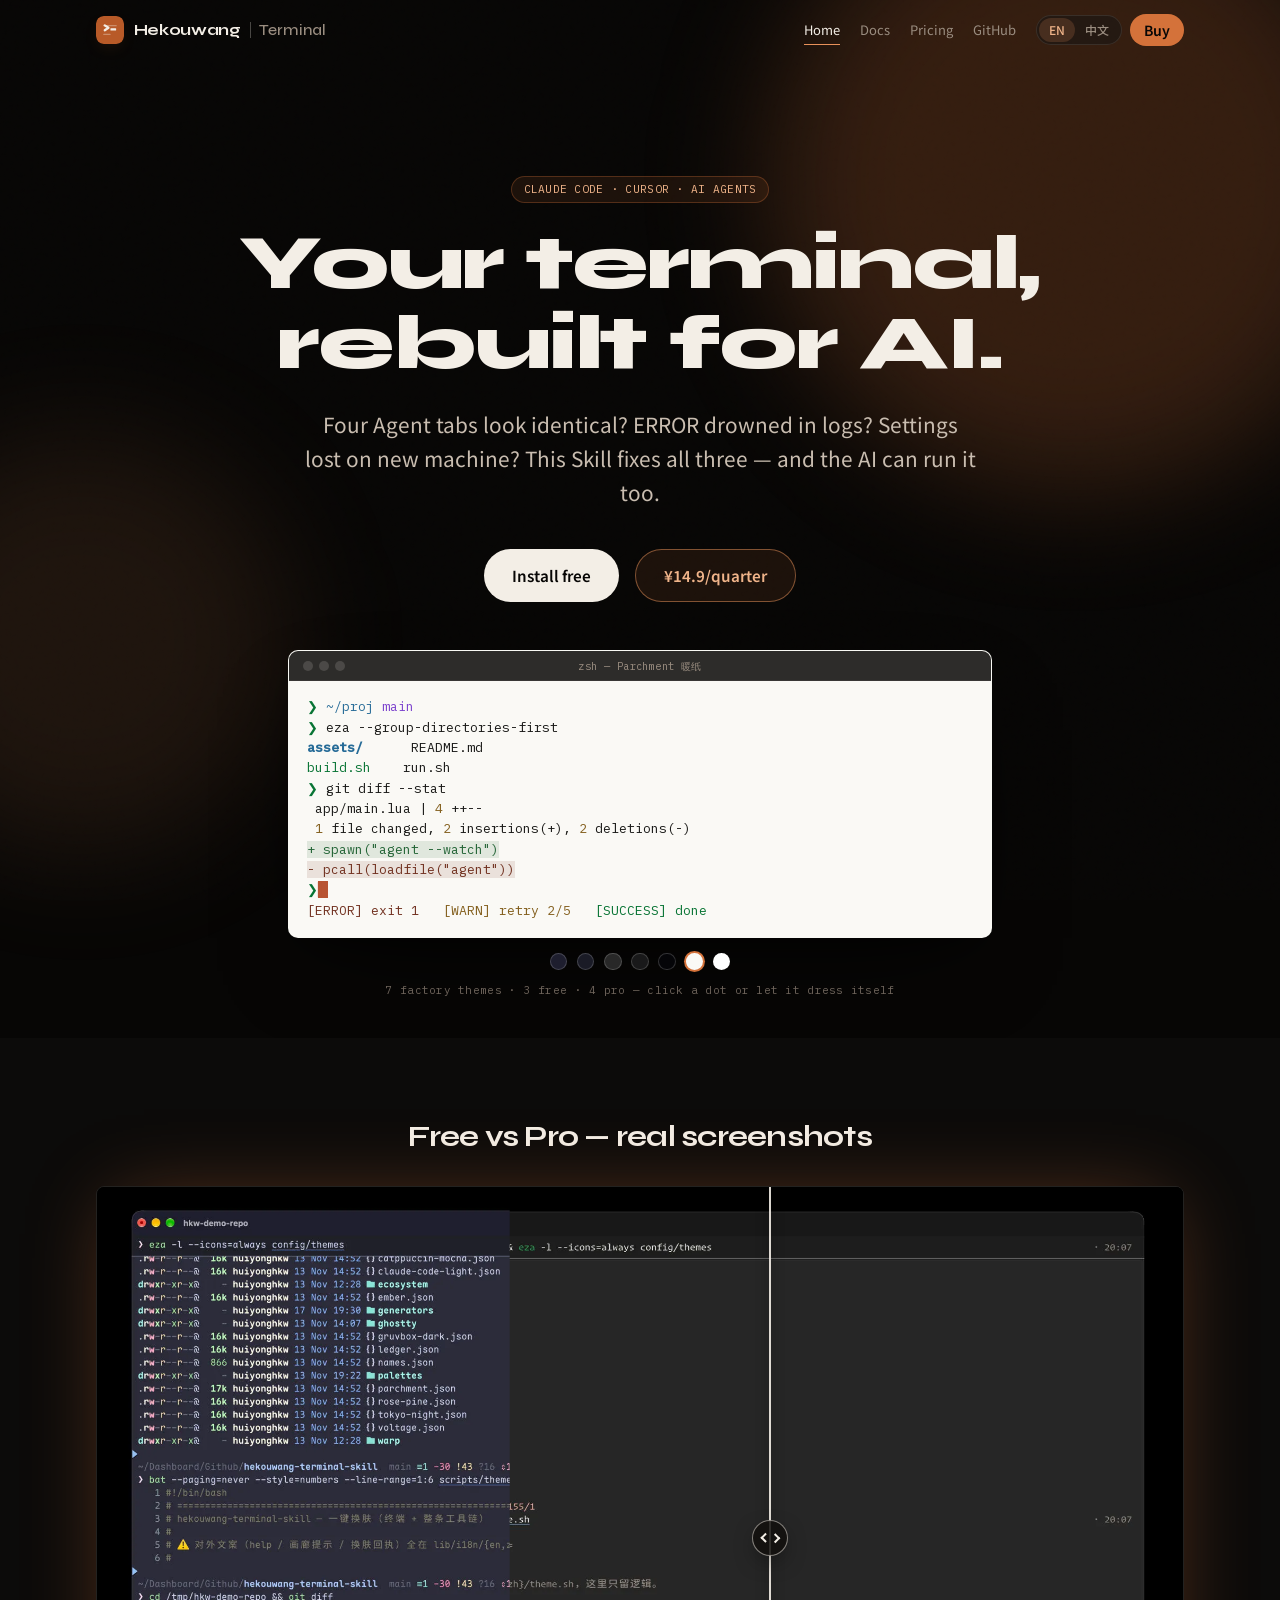
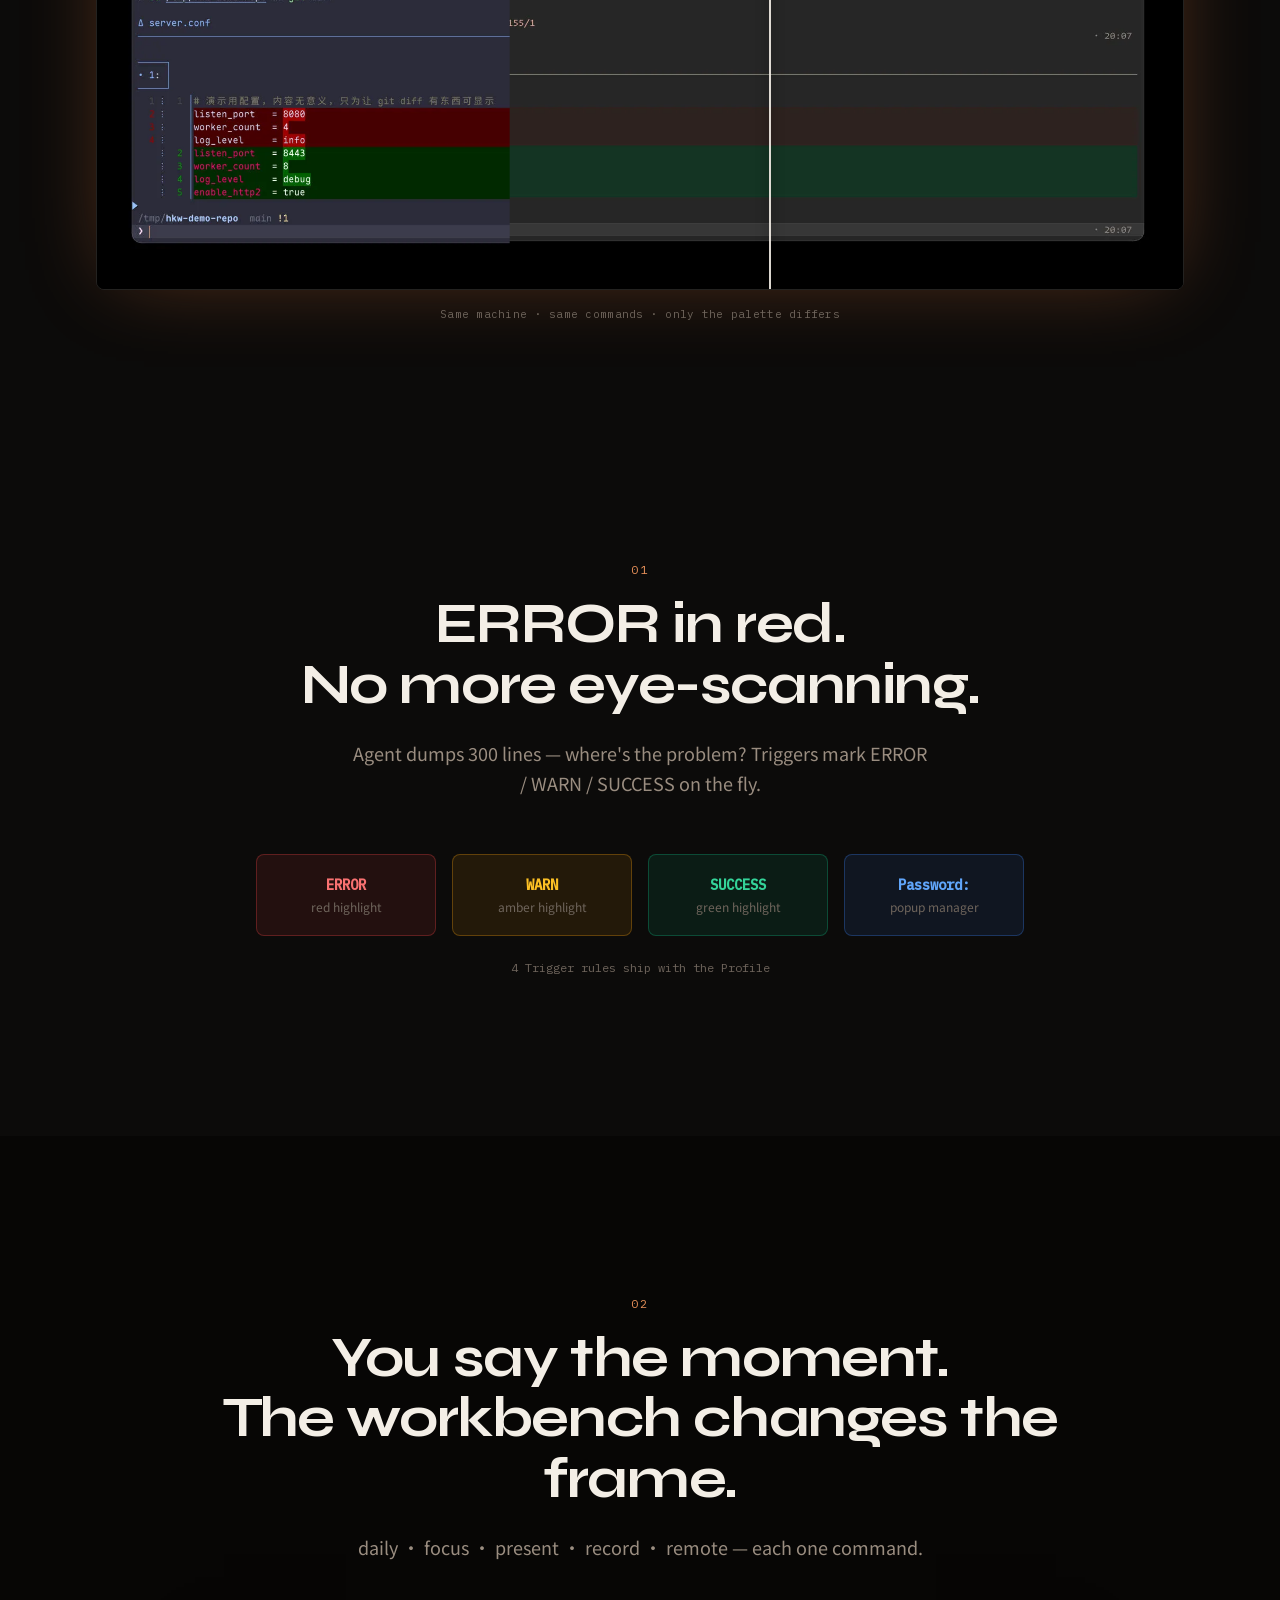
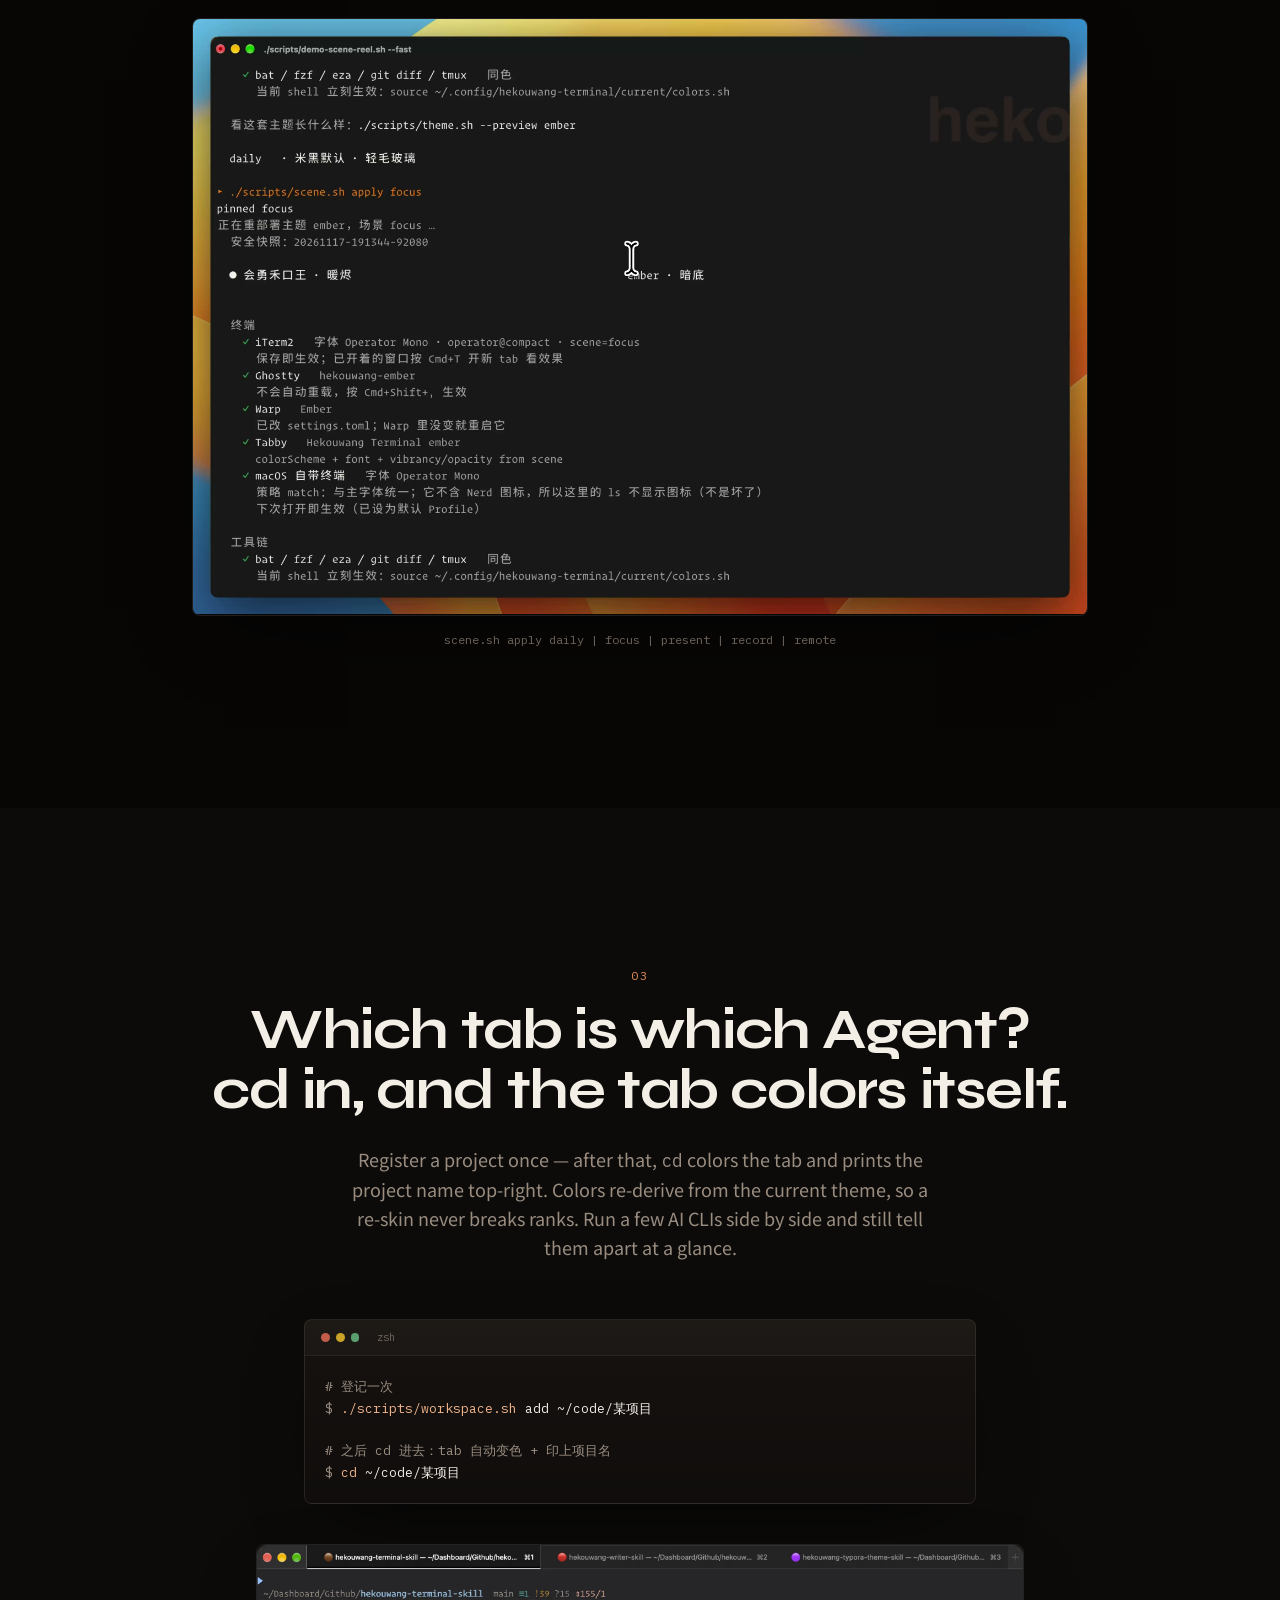
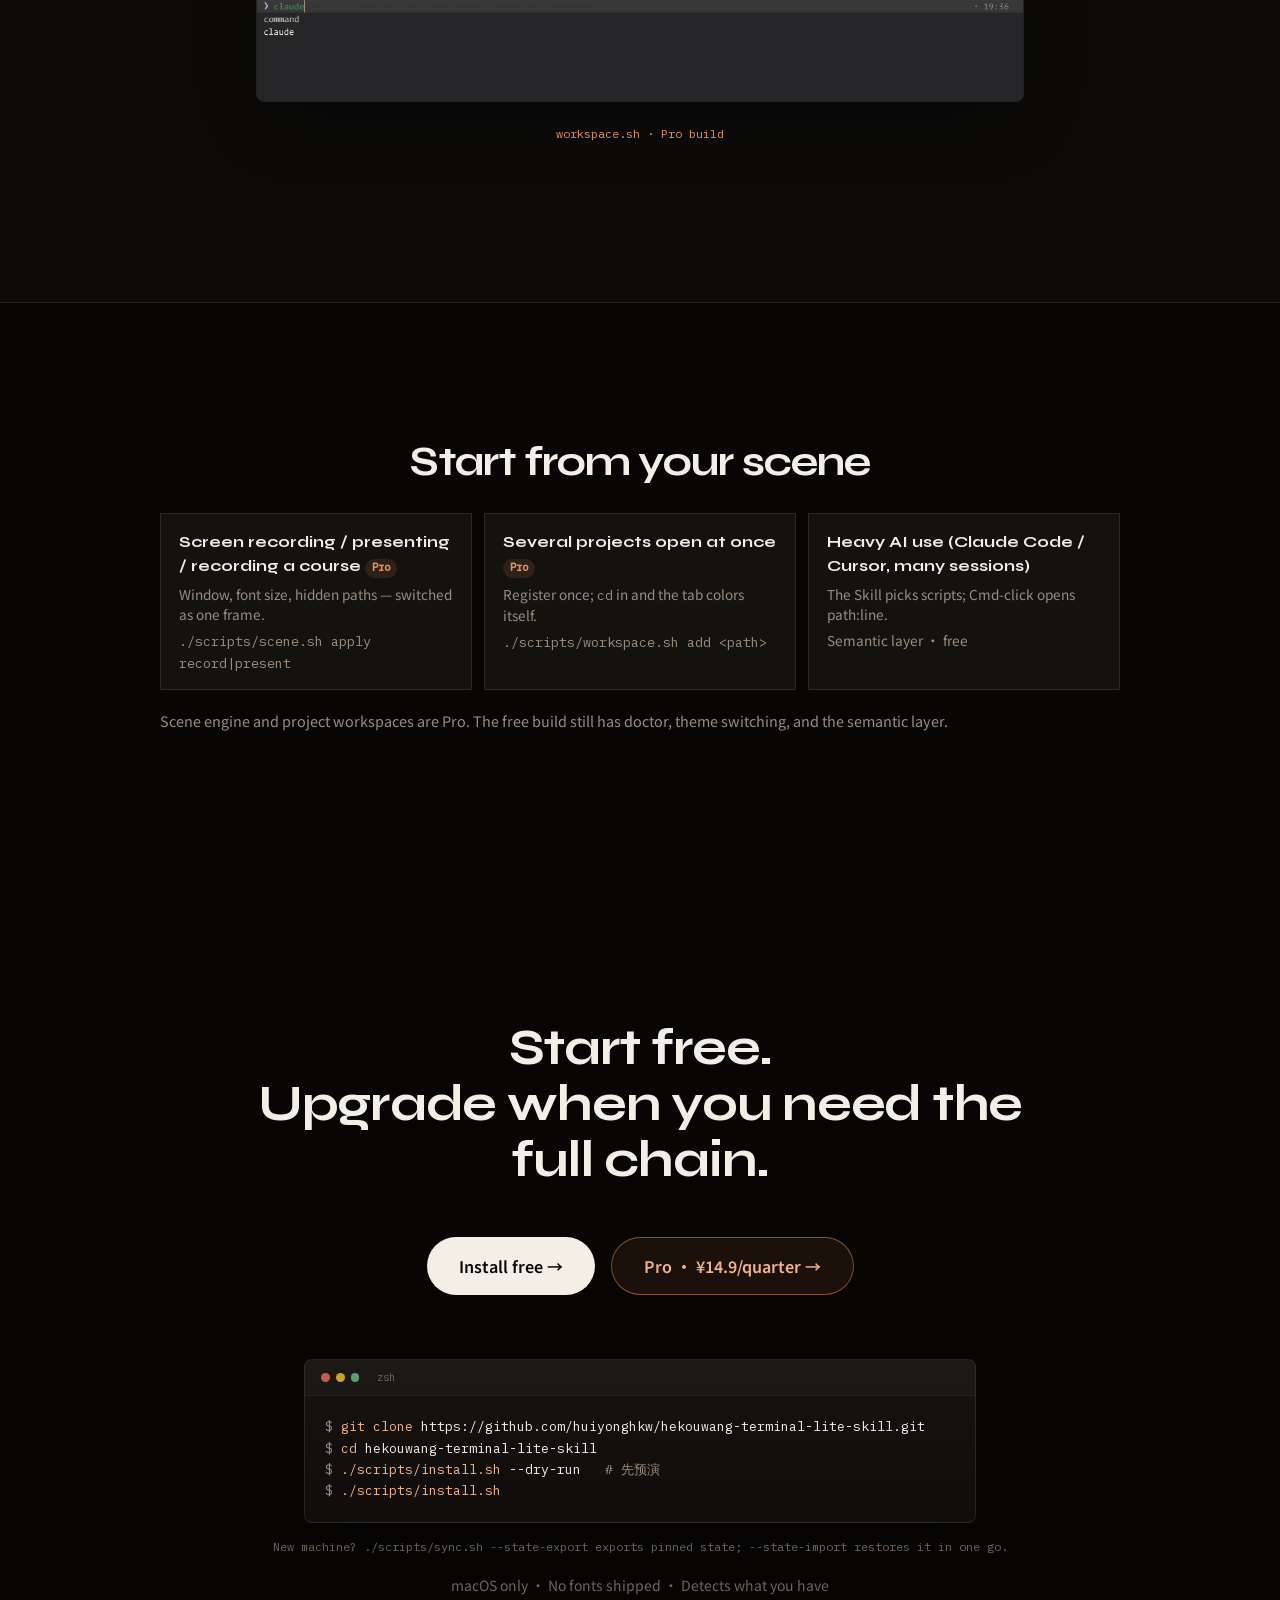
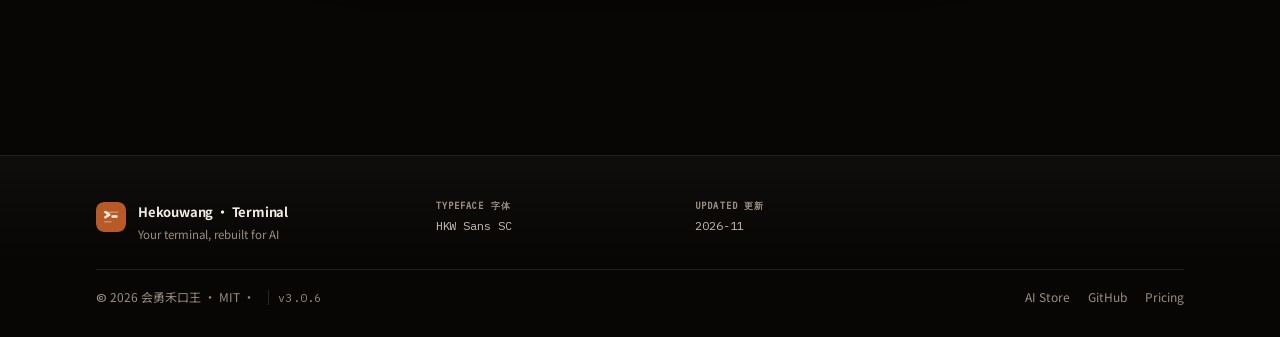
==== commit eafe55de: "docs: 官网页脚改为双层品牌+元信息布局 对齐写作技能站结构：品牌/字体/更新 + 版权与 AI 商店/GitHub/定价链接。  Co-authored-by: Cursor <cursorag" ====
--- a/docs/index.html
+++ b/docs/index.html
@@ -39,7 +39,7 @@
 <meta name="theme-color" content="#070605">
 <link rel="stylesheet" href="assets/fonts.css">
 <link rel="stylesheet" href="assets/tw.css">
-<link rel="stylesheet" href="assets/site.css?v=3.3.5">
+<link rel="stylesheet" href="assets/site.css?v=3.3.6">
 <link rel="stylesheet" href="assets/t-live.css">
 <script type="application/ld+json">
 {
@@ -52,7 +52,7 @@
   "brand": { "@type": "Brand", "name": "会勇禾口王·终端工作台", "alternateName": "Hekouwang Terminal" },
   "offers": [
     { "@type": "Offer", "name": "SkillPay quarterly", "price": "14.9", "priceCurrency": "CNY", "url": "https://skillpay.alipay.com/shelf/product?productId=P0806000213867166&merchantCode=huiyonghkw" },
-    { "@type": "Offer", "name": "SkillHub per call", "price": "2.99", "priceCurrency": "CNY", "url": "https://skillhub.cn/" }
+    { "@type": "Offer", "name": "SkillHub per call", "price": "2.99", "priceCurrency": "CNY", "url": "https://skillhub.cn/skills/indiv-huiyonghkw/hekouwang-terminal-generate-paid" }
   ]
 }
 </script>
@@ -355,13 +355,26 @@
 
 </main>
 
-<footer class="border-t border-ash-100/10 bg-ink-950 py-10">
-  <div class="mx-auto flex max-w-5xl flex-col items-center gap-4 px-5 text-center md:flex-row md:justify-between md:text-left">
-    <p class="font-mono text-xs text-ash-500">© 2026 会勇禾口王 · MIT · <!-- BEGIN:GENERATED:VERSION --><span class="ver-badge">v3.0.1</span><!-- END:GENERATED:VERSION --></p>
-    <div class="flex gap-5 text-sm text-ash-400">
-      <a class="transition hover:text-ash-100" href="guide/index.html"><span class="en">Docs</span><span class="zh">文档</span></a>
-      <a class="transition hover:text-ash-100" href="pricing.html"><span class="en">Pricing</span><span class="zh">定价</span></a>
-      <a class="transition hover:text-ash-100" href="https://github.com/huiyonghkw/hekouwang-terminal-lite-skill">GitHub</a>
+<footer class="site-footer">
+  <div class="site-footer-inner">
+    <div class="footer-top">
+      <div class="footer-brand">
+        <img src="images/icon-skillhub.svg?v=4" width="30" height="30" alt="">
+        <div>
+          <b><span class="zh">会勇禾口王 · 终端工作台</span><span class="en">Hekouwang · Terminal</span></b>
+          <span><span class="zh">AI 时代的终端，值得重新配一次</span><span class="en">Your terminal, rebuilt for AI</span></span>
+        </div>
+      </div>
+      <div class="footer-col"><span class="footer-k">TYPEFACE 字体</span><span>HKW Sans SC</span></div>
+      <div class="footer-col"><span class="footer-k">UPDATED 更新</span><span>2026-11</span></div>
+    </div>
+    <div class="footer-bottom">
+      <span>© 2026 会勇禾口王 · MIT · <!-- BEGIN:GENERATED:VERSION --><span class="ver-badge">v3.0.6</span><!-- END:GENERATED:VERSION --></span>
+      <div class="footer-links">
+        <a href="https://skillpay.alipay.com/public/huiyonghkw" target="_blank" rel="noopener noreferrer"><span class="zh">AI 商店</span><span class="en">AI Store</span></a>
+        <a href="https://github.com/huiyonghkw/hekouwang-terminal-lite-skill" target="_blank" rel="noopener noreferrer">GitHub</a>
+        <a href="pricing.html"><span class="zh">定价</span><span class="en">Pricing</span></a>
+      </div>
     </div>
   </div>
 </footer>
--- a/docs/assets/site.css
+++ b/docs/assets/site.css
@@ -272,11 +272,96 @@
   transform: scaleX(1);
 }
 
-/* Footer links — same underline motion as header nav */
-footer .flex.gap-5 a {
+/* Site footer — two-tier layout (brand + meta / copyright + links) */
+.site-footer {
+  padding: 46px 0 30px;
+  border-top: 1px solid var(--border);
+  font-size: 12px;
+  color: var(--text3);
+  background: linear-gradient(180deg, rgba(243, 238, 230, 0.03), rgba(7, 6, 5, 0) 60%);
+}
+.site-footer-inner {
+  margin: 0 auto;
+  max-width: 72rem;
+  padding: 0 1.25rem;
+}
+@media (min-width: 768px) {
+  .site-footer-inner { padding: 0 2rem; }
+}
+.site-footer .footer-top {
+  display: grid;
+  grid-template-columns: 1.35fr repeat(3, 1fr);
+  gap: 30px;
+  padding-bottom: 26px;
+  border-bottom: 1px solid var(--border);
+}
+.site-footer .footer-brand {
+  display: flex;
+  gap: 12px;
+  align-items: flex-start;
+  min-width: 0;
+}
+.site-footer .footer-brand img {
+  width: 30px;
+  height: 30px;
+  border-radius: 8px;
+  flex: none;
+}
+.site-footer .footer-brand b {
+  display: block;
+  font-size: 13px;
+  font-weight: 700;
+  letter-spacing: -0.015em;
+  color: var(--text);
+}
+.site-footer .footer-brand > div > span {
+  display: block;
+  margin-top: 5px;
+  font-size: 11.5px;
+  line-height: 1.5;
+  color: var(--text3);
+}
+.site-footer .footer-col {
+  display: flex;
+  flex-direction: column;
+  gap: 7px;
+  min-width: 0;
+}
+.site-footer .footer-k {
+  font: 700 8.5px/1 var(--mono);
+  letter-spacing: 0.13em;
+  color: var(--text3);
+}
+.site-footer .footer-col > span:last-child {
+  font-family: var(--mono);
+  font-size: 12px;
+  color: var(--text2);
+  letter-spacing: -0.01em;
+  font-variant-numeric: tabular-nums;
+}
+.site-footer .footer-bottom {
+  display: flex;
+  flex-wrap: wrap;
+  justify-content: space-between;
+  gap: 14px;
+  padding-top: 18px;
+  align-items: center;
+}
+.site-footer .footer-links {
+  display: flex;
+  gap: 18px;
+  flex-wrap: wrap;
+}
+.site-footer .footer-links a {
   position: relative;
-}
-footer .flex.gap-5 a::after {
+  color: var(--text3);
+  text-decoration: none;
+  transition: color 0.2s ease;
+}
+.site-footer .footer-links a:hover {
+  color: var(--text);
+}
+.site-footer .footer-links a::after {
   content: '';
   position: absolute;
   left: 0;
@@ -288,8 +373,24 @@
   transform-origin: left;
   transition: transform 0.35s var(--ease-out-expo);
 }
-footer .flex.gap-5 a:hover::after {
+.site-footer .footer-links a:hover::after {
   transform: scaleX(1);
+}
+@media (max-width: 680px) {
+  .site-footer { padding: 34px 0 24px; }
+  .site-footer .footer-top {
+    grid-template-columns: repeat(3, 1fr);
+    gap: 18px 14px;
+    padding-bottom: 20px;
+  }
+  .site-footer .footer-brand {
+    grid-column: 1 / -1;
+    margin-bottom: 2px;
+  }
+  .site-footer .footer-brand b { font-size: 12.5px; }
+  .site-footer .footer-k { font-size: 8px; letter-spacing: 0.08em; }
+  .site-footer .footer-col > span:last-child { font-size: 11.5px; }
+  .site-footer .footer-bottom { flex-direction: column; gap: 10px; align-items: flex-start; }
 }
 
 /* Reveal on scroll */
